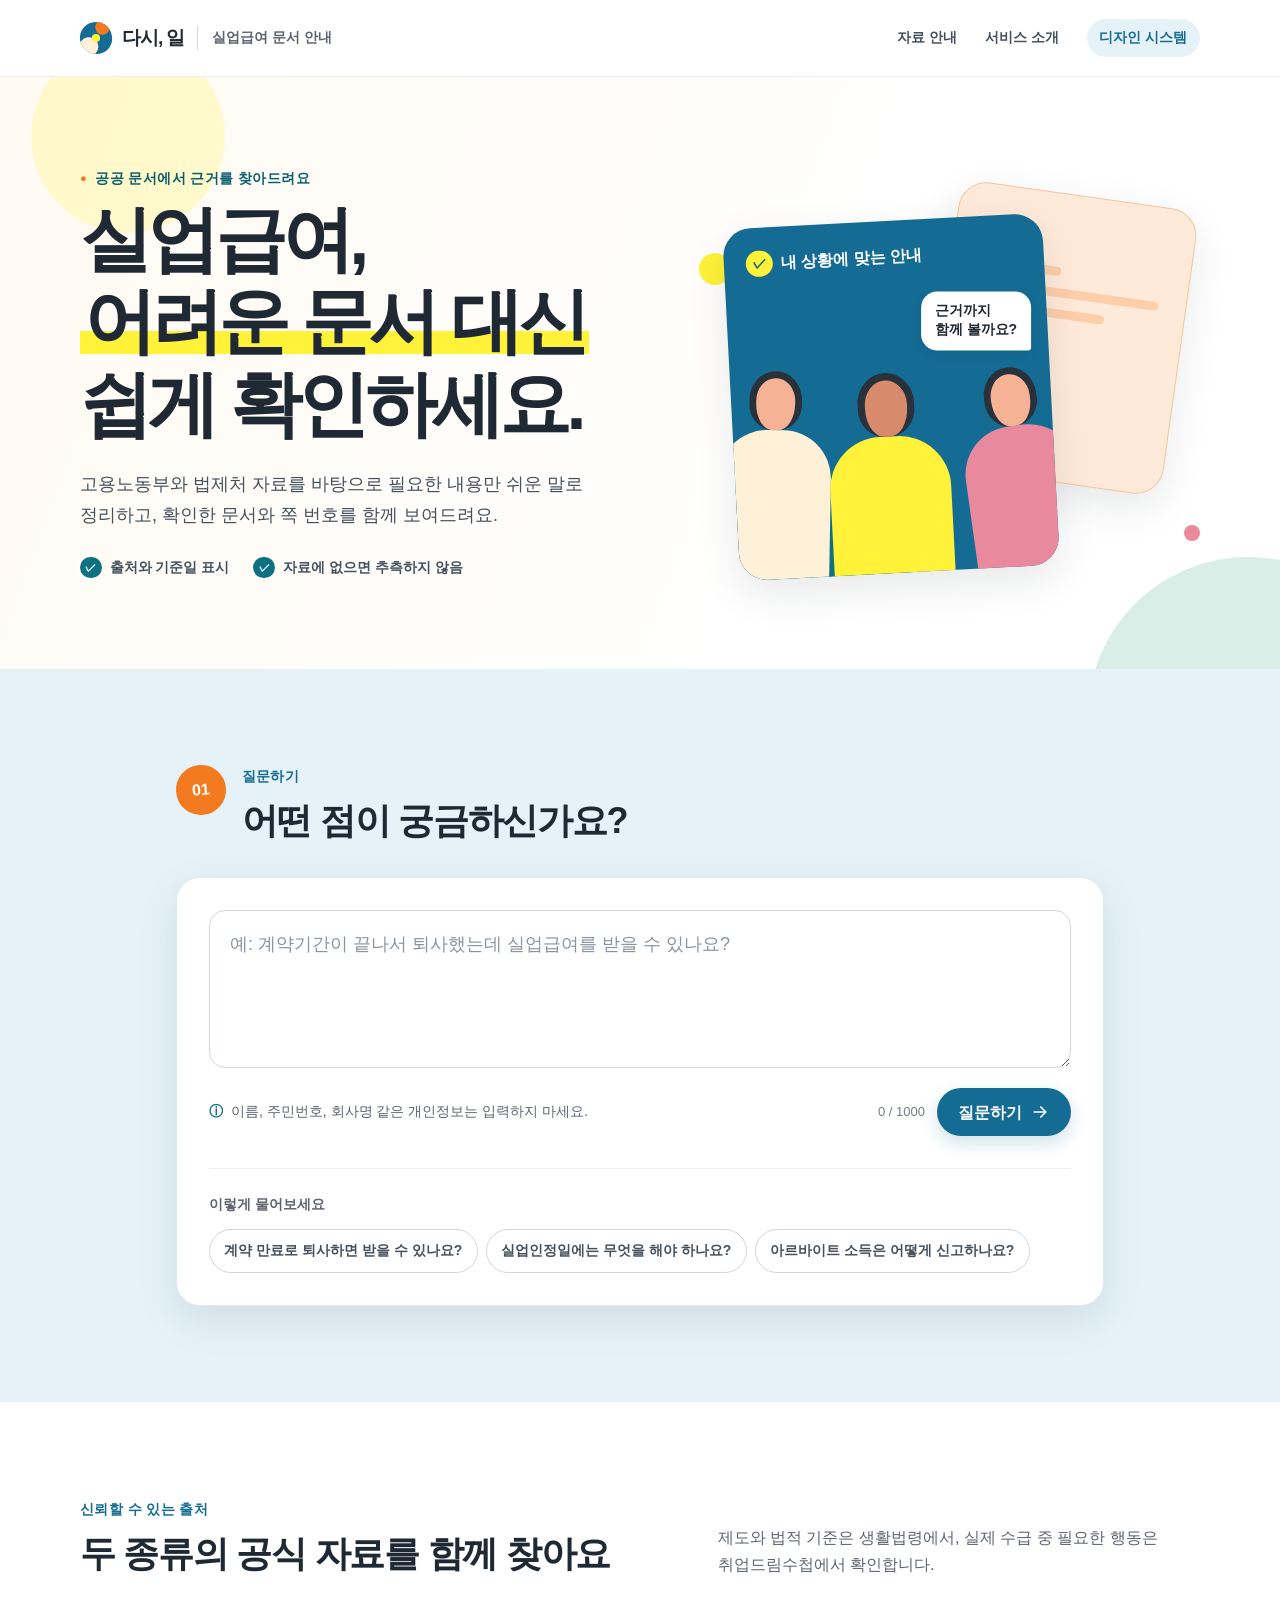
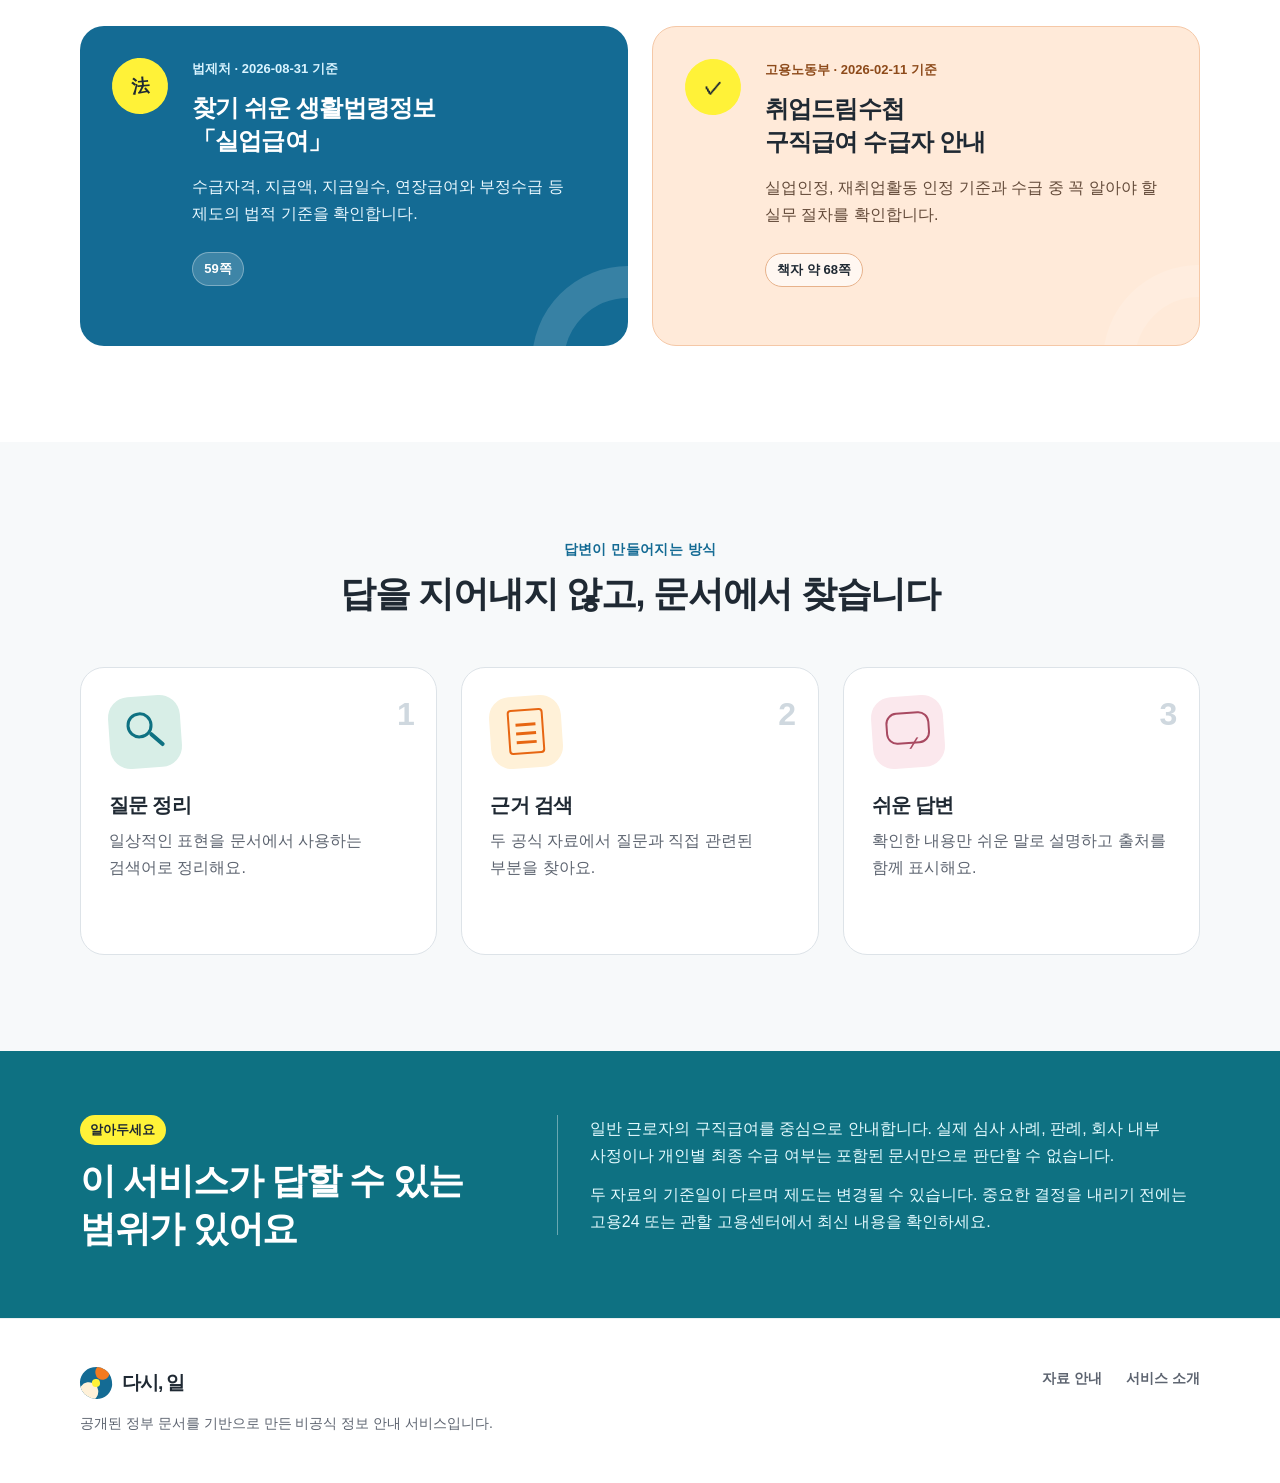
==== static/index.html @ 1f080da9 "feat: 실업급여 웹 UI와 디자인 시스템 추가" ====
<!doctype html>
<html lang="ko">
<head>
  <meta charset="utf-8">
  <meta name="viewport" content="width=device-width, initial-scale=1">
  <meta name="description" content="고용노동부와 법제처 문서에서 실업급여 정보를 찾아 쉬운 말과 근거로 안내합니다.">
  <title>다시, 일 — 실업급여 문서 안내</title>
  <link rel="stylesheet" href="/static/css/tokens.css">
  <link rel="stylesheet" href="/static/css/components.css">
  <link rel="stylesheet" href="/static/css/app.css">
  <script src="/static/js/app.js" defer></script>
</head>
<body data-api-url="https://glejbvabumaf7sp46v5p4q5ieq0xzyqu.lambda-url.ap-northeast-2.on.aws/ask">
  <a class="skip-link" href="#main">본문으로 바로가기</a>

  <header class="site-header">
    <div class="container header-inner">
      <a class="brand" href="/" aria-label="다시, 일 홈">
        <span class="brand-mark" aria-hidden="true"><span></span></span>
        <span class="brand-name">다시, 일</span>
        <span class="brand-label">실업급여 문서 안내</span>
      </a>
      <nav class="site-nav" aria-label="주요 메뉴">
        <a href="#sources">자료 안내</a>
        <a href="#about">서비스 소개</a>
        <a class="nav-system" href="/static/design-system.html">디자인 시스템</a>
      </nav>
    </div>
  </header>

  <main id="main">
    <section class="hero" aria-labelledby="hero-title">
      <div class="container hero-grid">
        <div class="hero-copy">
          <p class="eyebrow"><span aria-hidden="true">●</span> 공공 문서에서 근거를 찾아드려요</p>
          <h1 id="hero-title">실업급여,<br><mark>어려운 문서 대신</mark> 쉽게 확인하세요.</h1>
          <p class="hero-description">
            고용노동부와 법제처 자료를 바탕으로 필요한 내용만 쉬운 말로 정리하고,
            확인한 문서와 쪽 번호를 함께 보여드려요.
          </p>
          <ul class="hero-points" aria-label="서비스 특징">
            <li><span class="point-icon" aria-hidden="true">✓</span> 출처와 기준일 표시</li>
            <li><span class="point-icon" aria-hidden="true">✓</span> 자료에 없으면 추측하지 않음</li>
          </ul>
        </div>

        <div class="hero-visual" aria-hidden="true">
          <div class="sun-dot sun-dot-one"></div>
          <div class="sun-dot sun-dot-two"></div>
          <div class="guide-card guide-card-back">
            <span class="guide-card-kicker">CHECK</span>
            <span class="guide-card-line short"></span>
            <span class="guide-card-line"></span>
            <span class="guide-card-line medium"></span>
          </div>
          <div class="guide-card guide-card-front">
            <div class="guide-card-head">
              <span class="guide-check">✓</span>
              <strong>내 상황에 맞는 안내</strong>
            </div>
            <div class="person-scene">
              <div class="person person-one"><i></i><b></b></div>
              <div class="person person-two"><i></i><b></b></div>
              <div class="person person-three"><i></i><b></b></div>
            </div>
            <div class="speech-bubble">근거까지<br>함께 볼까요?</div>
          </div>
        </div>
      </div>
    </section>

    <section class="ask-section" aria-labelledby="ask-title">
      <div class="container ask-layout">
        <div class="ask-heading">
          <span class="section-number" aria-hidden="true">01</span>
          <div>
            <p class="section-kicker">질문하기</p>
            <h2 id="ask-title">어떤 점이 궁금하신가요?</h2>
          </div>
        </div>

        <div class="question-card">
          <form id="ask-form" novalidate>
            <label class="sr-only" for="question">실업급여 질문</label>
            <textarea
              id="question"
              name="question"
              rows="4"
              maxlength="1000"
              placeholder="예: 계약기간이 끝나서 퇴사했는데 실업급여를 받을 수 있나요?"
              required
              aria-describedby="question-help question-error"
            ></textarea>
            <div class="composer-footer">
              <p id="question-help" class="privacy-note">
                <span aria-hidden="true">ⓘ</span> 이름, 주민번호, 회사명 같은 개인정보는 입력하지 마세요.
              </p>
              <div class="composer-actions">
                <span id="char-count" class="char-count" aria-live="polite">0 / 1000</span>
                <button class="button button-primary" type="submit">
                  <span>질문하기</span>
                  <svg aria-hidden="true" viewBox="0 0 24 24"><path d="M5 12h14M13 6l6 6-6 6"/></svg>
                </button>
              </div>
            </div>
            <p id="question-error" class="field-error" role="alert"></p>
          </form>

          <div class="examples" aria-labelledby="example-title">
            <p id="example-title">이렇게 물어보세요</p>
            <div class="chip-row">
              <button class="chip example-chip" type="button">계약 만료로 퇴사하면 받을 수 있나요?</button>
              <button class="chip example-chip" type="button">실업인정일에는 무엇을 해야 하나요?</button>
              <button class="chip example-chip" type="button">아르바이트 소득은 어떻게 신고하나요?</button>
            </div>
          </div>
        </div>

        <div id="loading" class="response-state loading-card" hidden aria-live="polite" aria-busy="true">
          <div class="loading-symbol" aria-hidden="true"><span></span><span></span><span></span></div>
          <div>
            <strong id="loading-title">관련 문서를 찾고 있어요</strong>
            <p id="loading-message">질문을 문서에 쓰인 표현으로 정리하고 있습니다.</p>
          </div>
        </div>

        <section id="answer-section" class="answer-section" hidden aria-labelledby="answer-title" tabindex="-1">
          <div class="answer-card">
            <div class="answer-head">
              <div>
                <span id="answer-status" class="status-badge status-confirmed">
                  <span aria-hidden="true">✓</span> 자료에서 확인했어요
                </span>
                <h2 id="answer-title">답변</h2>
              </div>
              <button id="copy-answer" class="icon-button" type="button" aria-label="답변 복사">
                <svg aria-hidden="true" viewBox="0 0 24 24"><rect x="8" y="8" width="11" height="11" rx="2"/><path d="M16 8V6a2 2 0 0 0-2-2H6a2 2 0 0 0-2 2v8a2 2 0 0 0 2 2h2"/></svg>
              </button>
            </div>
            <div id="answer-content" class="answer-content"></div>
            <div id="answer-meta" class="answer-meta"></div>
          </div>

          <div id="citations-section" class="citations-block">
            <div class="subsection-heading">
              <div>
                <p class="section-kicker">확인한 자료</p>
                <h3>답변의 근거를 직접 확인해 보세요</h3>
              </div>
              <span id="citation-count" class="count-badge"></span>
            </div>
            <div id="citation-list" class="citation-list"></div>
          </div>

          <div class="decision-note">
            <span class="decision-note-icon" aria-hidden="true">!</span>
            <p><strong>최종 수급 여부는 고용센터가 개인 상황과 제출 서류를 확인해 판단합니다.</strong><br>이 답변은 공식 문서를 쉽게 찾아보기 위한 참고 정보예요.</p>
          </div>
        </section>

        <div id="error-state" class="response-state error-card" hidden role="alert">
          <span class="error-symbol" aria-hidden="true">!</span>
          <div>
            <strong>답변을 불러오지 못했어요</strong>
            <p>잠시 후 다시 시도해 주세요. 같은 문제가 계속되면 질문을 조금 짧게 바꿔보세요.</p>
          </div>
          <button id="retry-button" class="button button-secondary" type="button">다시 시도</button>
        </div>
      </div>
    </section>

    <section id="sources" class="sources-section" aria-labelledby="sources-title">
      <div class="container">
        <div class="section-heading split-heading">
          <div>
            <p class="section-kicker">신뢰할 수 있는 출처</p>
            <h2 id="sources-title">두 종류의 공식 자료를 함께 찾아요</h2>
          </div>
          <p>제도와 법적 기준은 생활법령에서, 실제 수급 중 필요한 행동은 취업드림수첩에서 확인합니다.</p>
        </div>
        <div class="source-grid">
          <article class="source-card source-blue">
            <div class="source-icon" aria-hidden="true">法</div>
            <div>
              <span class="source-label">법제처 · 2026-08-31 기준</span>
              <h3>찾기 쉬운 생활법령정보<br>「실업급여」</h3>
              <p>수급자격, 지급액, 지급일수, 연장급여와 부정수급 등 제도의 법적 기준을 확인합니다.</p>
              <span class="page-count">59쪽</span>
            </div>
          </article>
          <article class="source-card source-orange">
            <div class="source-icon" aria-hidden="true">✓</div>
            <div>
              <span class="source-label">고용노동부 · 2026-02-11 기준</span>
              <h3>취업드림수첩<br>구직급여 수급자 안내</h3>
              <p>실업인정, 재취업활동 인정 기준과 수급 중 꼭 알아야 할 실무 절차를 확인합니다.</p>
              <span class="page-count">책자 약 68쪽</span>
            </div>
          </article>
        </div>
      </div>
    </section>

    <section id="about" class="how-section" aria-labelledby="how-title">
      <div class="container">
        <div class="section-heading centered-heading">
          <p class="section-kicker">답변이 만들어지는 방식</p>
          <h2 id="how-title">답을 지어내지 않고, 문서에서 찾습니다</h2>
        </div>
        <ol class="step-grid">
          <li>
            <span class="step-number">1</span>
            <div class="step-icon step-search" aria-hidden="true"></div>
            <h3>질문 정리</h3>
            <p>일상적인 표현을 문서에서 사용하는 검색어로 정리해요.</p>
          </li>
          <li>
            <span class="step-number">2</span>
            <div class="step-icon step-document" aria-hidden="true"></div>
            <h3>근거 검색</h3>
            <p>두 공식 자료에서 질문과 직접 관련된 부분을 찾아요.</p>
          </li>
          <li>
            <span class="step-number">3</span>
            <div class="step-icon step-answer" aria-hidden="true"></div>
            <h3>쉬운 답변</h3>
            <p>확인한 내용만 쉬운 말로 설명하고 출처를 함께 표시해요.</p>
          </li>
        </ol>
      </div>
    </section>

    <section class="scope-section">
      <div class="container scope-card">
        <div class="scope-title">
          <span aria-hidden="true">알아두세요</span>
          <h2>이 서비스가 답할 수 있는 범위가 있어요</h2>
        </div>
        <div class="scope-content">
          <p>일반 근로자의 구직급여를 중심으로 안내합니다. 실제 심사 사례, 판례, 회사 내부 사정이나 개인별 최종 수급 여부는 포함된 문서만으로 판단할 수 없습니다.</p>
          <p>두 자료의 기준일이 다르며 제도는 변경될 수 있습니다. 중요한 결정을 내리기 전에는 고용24 또는 관할 고용센터에서 최신 내용을 확인하세요.</p>
        </div>
      </div>
    </section>
  </main>

  <footer class="site-footer">
    <div class="container footer-inner">
      <div>
        <a class="brand footer-brand" href="/">
          <span class="brand-mark" aria-hidden="true"><span></span></span>
          <span class="brand-name">다시, 일</span>
        </a>
        <p>공개된 정부 문서를 기반으로 만든 비공식 정보 안내 서비스입니다.</p>
      </div>
      <div class="footer-links">
        <a href="#sources">자료 안내</a>
        <a href="#about">서비스 소개</a>
      </div>
    </div>
  </footer>

  <div id="toast" class="toast" hidden role="status" aria-live="polite"></div>
</body>
</html>
---- static/css/tokens.css ----
:root {
  color-scheme: light;

  /* Brand */
  --blue-900: #0b4d6d;
  --blue-800: #105c80;
  --blue-700: #146b94;
  --blue-600: #197eae;
  --blue-100: #e5f3f9;
  --teal-800: #0a5f6d;
  --teal-700: #0e7182;
  --teal-100: #dff2f1;
  --orange-600: #e76612;
  --orange-500: #f47a1f;
  --orange-100: #ffead9;
  --cream-100: #fff1d8;
  --cream-50: #fffaf2;
  --mint-200: #c6e6dc;
  --mint-100: #d8eee7;
  --pink-500: #e8899e;
  --pink-100: #fbe8ed;
  --yellow-400: #fff238;
  --red-700: #a93a3a;
  --red-100: #fde8e8;

  /* Neutral */
  --ink-950: #16212a;
  --ink-900: #1f2933;
  --ink-700: #44515d;
  --ink-600: #5d6470;
  --ink-500: #747d86;
  --line-300: #cfd8df;
  --line-200: #dde3e8;
  --line-100: #edf0f2;
  --surface: #ffffff;
  --surface-muted: #f7f9fa;

  /* Semantic */
  --color-primary: var(--blue-700);
  --color-primary-hover: var(--blue-800);
  --color-focus: var(--orange-500);
  --color-text: var(--ink-900);
  --color-text-muted: var(--ink-600);
  --color-border: var(--line-200);
  --color-background: var(--cream-50);

  /* Typography */
  --font-sans: "Pretendard Variable", Pretendard, "Noto Sans KR", -apple-system, BlinkMacSystemFont, "Segoe UI", sans-serif;
  --text-xs: 0.8125rem;
  --text-sm: 0.875rem;
  --text-md: 1rem;
  --text-lg: 1.125rem;
  --text-xl: 1.25rem;
  --text-2xl: 1.5rem;
  --text-3xl: clamp(1.75rem, 3vw, 2.25rem);
  --text-display: clamp(2.35rem, 5.8vw, 4.5rem);

  /* Spacing */
  --space-1: 0.25rem;
  --space-2: 0.5rem;
  --space-3: 0.75rem;
  --space-4: 1rem;
  --space-5: 1.5rem;
  --space-6: 2rem;
  --space-7: 3rem;
  --space-8: 4rem;
  --space-9: 6rem;

  /* Shape */
  --radius-sm: 0.5rem;
  --radius-md: 1rem;
  --radius-lg: 1.5rem;
  --radius-xl: 2rem;
  --radius-pill: 999px;
  --shadow-sm: 0 1px 2px rgb(22 33 42 / 6%), 0 4px 12px rgb(22 33 42 / 5%);
  --shadow-md: 0 14px 40px rgb(22 33 42 / 10%);
  --container: 70rem;
  --reading: 45rem;
}

*,
*::before,
*::after {
  box-sizing: border-box;
}

html {
  scroll-behavior: smooth;
}

body {
  margin: 0;
  color: var(--color-text);
  background: var(--surface);
  font-family: var(--font-sans);
  font-size: var(--text-md);
  line-height: 1.7;
  word-break: keep-all;
  overflow-wrap: break-word;
  -webkit-font-smoothing: antialiased;
}

button,
textarea,
input,
select {
  font: inherit;
}

button,
a {
  -webkit-tap-highlight-color: transparent;
}

a {
  color: inherit;
}

img,
svg {
  display: block;
  max-width: 100%;
}

h1,
h2,
h3,
h4,
p {
  margin-top: 0;
}

h1,
h2,
h3,
h4 {
  line-height: 1.35;
  letter-spacing: -0.035em;
}

mark {
  color: inherit;
  background: linear-gradient(transparent 62%, var(--yellow-400) 62% 91%, transparent 91%);
  padding-inline: 0.05em;
}

.container {
  width: min(calc(100% - 2rem), var(--container));
  margin-inline: auto;
}

.sr-only {
  position: absolute;
  width: 1px;
  height: 1px;
  padding: 0;
  margin: -1px;
  overflow: hidden;
  clip: rect(0, 0, 0, 0);
  white-space: nowrap;
  border: 0;
}

[hidden] {
  display: none !important;
}

:focus-visible {
  outline: 3px solid var(--color-focus);
  outline-offset: 3px;
}

::selection {
  color: var(--ink-950);
  background: var(--yellow-400);
}

@media (prefers-reduced-motion: reduce) {
  html { scroll-behavior: auto; }
  *, *::before, *::after {
    animation-duration: 0.01ms !important;
    animation-iteration-count: 1 !important;
    transition-duration: 0.01ms !important;
  }
}
---- static/css/components.css ----
.skip-link {
  position: fixed;
  z-index: 1000;
  top: var(--space-3);
  left: var(--space-3);
  transform: translateY(-200%);
  padding: 0.7rem 1rem;
  color: white;
  background: var(--blue-900);
  border-radius: var(--radius-sm);
  font-weight: 700;
}

.skip-link:focus {
  transform: translateY(0);
}

.brand {
  display: inline-flex;
  align-items: center;
  gap: 0.65rem;
  color: var(--ink-900);
  text-decoration: none;
}

.brand-mark {
  position: relative;
  display: grid;
  width: 2rem;
  height: 2rem;
  place-items: center;
  overflow: hidden;
  background: var(--blue-700);
  border-radius: 50% 50% 48% 52%;
  transform: rotate(-9deg);
}

.brand-mark::before,
.brand-mark::after,
.brand-mark span {
  position: absolute;
  content: "";
  border-radius: 50%;
}

.brand-mark::before {
  width: 1.2rem;
  height: 1.2rem;
  left: -0.15rem;
  bottom: -0.05rem;
  background: var(--cream-100);
}

.brand-mark::after {
  width: 0.9rem;
  height: 0.9rem;
  right: 0.05rem;
  top: -0.05rem;
  background: var(--orange-500);
}

.brand-mark span {
  z-index: 1;
  width: 0.48rem;
  height: 0.48rem;
  background: var(--yellow-400);
}

.brand-name {
  font-size: 1.2rem;
  font-weight: 800;
  letter-spacing: -0.06em;
}

.brand-label {
  margin-left: 0.15rem;
  padding-left: 0.9rem;
  color: var(--ink-600);
  border-left: 1px solid var(--line-300);
  font-size: var(--text-sm);
  font-weight: 600;
}

.button {
  min-height: 3rem;
  display: inline-flex;
  align-items: center;
  justify-content: center;
  gap: var(--space-2);
  padding: 0.75rem 1.25rem;
  border: 1px solid transparent;
  border-radius: var(--radius-pill);
  cursor: pointer;
  font-weight: 750;
  line-height: 1.2;
  transition: transform 160ms ease, background-color 160ms ease, border-color 160ms ease;
}

.button:hover:not(:disabled) {
  transform: translateY(-1px);
}

.button:disabled {
  cursor: not-allowed;
  opacity: 0.55;
}

.button-primary {
  color: white;
  background: var(--color-primary);
  box-shadow: 0 7px 18px rgb(20 107 148 / 20%);
}

.button-primary:hover:not(:disabled) {
  background: var(--color-primary-hover);
}

.button-primary svg {
  width: 1.25rem;
  fill: none;
  stroke: currentColor;
  stroke-linecap: round;
  stroke-linejoin: round;
  stroke-width: 2;
}

.button-secondary {
  color: var(--blue-800);
  background: white;
  border-color: var(--blue-700);
}

.button-secondary:hover:not(:disabled) {
  background: var(--blue-100);
}

.button-ghost {
  color: var(--blue-700);
  background: transparent;
}

.button-ghost:hover:not(:disabled) {
  background: var(--blue-100);
}

.chip-row {
  display: flex;
  flex-wrap: wrap;
  gap: var(--space-2);
}

.chip {
  min-height: 2.75rem;
  padding: 0.55rem 0.9rem;
  color: var(--ink-700);
  background: var(--surface);
  border: 1px solid var(--line-300);
  border-radius: var(--radius-pill);
  cursor: pointer;
  font-size: var(--text-sm);
  font-weight: 600;
  line-height: 1.35;
  text-align: left;
  transition: color 160ms ease, background-color 160ms ease, border-color 160ms ease;
}

.chip:hover {
  color: var(--blue-800);
  background: var(--blue-100);
  border-color: var(--blue-600);
}

.section-kicker,
.eyebrow {
  margin-bottom: var(--space-2);
  color: var(--blue-700);
  font-size: var(--text-sm);
  font-weight: 800;
  letter-spacing: 0.03em;
}

.eyebrow {
  display: flex;
  align-items: center;
  gap: var(--space-2);
  color: var(--teal-800);
}

.eyebrow span {
  color: var(--orange-500);
  font-size: 0.7rem;
}

.status-badge {
  width: fit-content;
  display: inline-flex;
  align-items: center;
  gap: 0.45rem;
  padding: 0.38rem 0.72rem;
  border-radius: var(--radius-pill);
  font-size: var(--text-sm);
  font-weight: 750;
  line-height: 1.35;
}

.status-badge > span {
  display: grid;
  width: 1.2rem;
  height: 1.2rem;
  place-items: center;
  border-radius: 50%;
  font-size: 0.72rem;
}

.status-confirmed {
  color: var(--teal-800);
  background: var(--mint-100);
}

.status-confirmed > span {
  color: white;
  background: var(--teal-700);
}

.status-partial {
  color: #874454;
  background: var(--pink-100);
}

.status-partial > span {
  color: white;
  background: #a84961;
}

.status-unknown {
  color: #704412;
  background: var(--cream-100);
}

.status-unknown > span {
  color: var(--ink-900);
  background: var(--yellow-400);
}

.icon-button {
  width: 2.75rem;
  height: 2.75rem;
  display: grid;
  flex: none;
  place-items: center;
  color: var(--ink-600);
  background: var(--surface-muted);
  border: 1px solid var(--line-200);
  border-radius: 50%;
  cursor: pointer;
}

.icon-button:hover {
  color: var(--blue-700);
  background: var(--blue-100);
}

.icon-button svg {
  width: 1.25rem;
  fill: none;
  stroke: currentColor;
  stroke-width: 1.8;
}

textarea {
  width: 100%;
  color: var(--ink-900);
  background: white;
  border: 1.5px solid var(--line-300);
  border-radius: var(--radius-md);
  resize: vertical;
  transition: border-color 160ms ease, box-shadow 160ms ease;
}

textarea::placeholder {
  color: #8a949d;
}

textarea:hover {
  border-color: var(--blue-600);
}

textarea:focus {
  border-color: var(--blue-700);
  outline: 0;
  box-shadow: 0 0 0 4px rgb(20 107 148 / 12%);
}

.privacy-note {
  display: flex;
  gap: var(--space-2);
  margin: 0;
  color: var(--ink-600);
  font-size: var(--text-sm);
}

.privacy-note span {
  flex: none;
  color: var(--blue-700);
  font-weight: 800;
}

.field-error {
  min-height: 1.5rem;
  margin: var(--space-2) 0 0;
  color: var(--red-700);
  font-size: var(--text-sm);
  font-weight: 650;
}

.decision-note {
  display: flex;
  align-items: flex-start;
  gap: var(--space-3);
  padding: 1.15rem 1.25rem;
  color: #67471b;
  background: var(--cream-100);
  border: 1px solid #f0c884;
  border-radius: var(--radius-md);
}

.decision-note p {
  margin: 0;
  font-size: var(--text-sm);
  line-height: 1.65;
}

.decision-note-icon {
  width: 1.55rem;
  height: 1.55rem;
  display: grid;
  flex: none;
  place-items: center;
  color: var(--ink-900);
  background: var(--yellow-400);
  border-radius: 50%;
  font-size: var(--text-sm);
  font-weight: 900;
}

.citation-card {
  position: relative;
  display: grid;
  grid-template-columns: auto 1fr;
  gap: var(--space-4);
  padding: 1.25rem;
  background: var(--surface);
  border: 1px solid var(--line-200);
  border-radius: var(--radius-md);
  box-shadow: var(--shadow-sm);
}

.citation-number {
  align-self: start;
  padding: 0.32rem 0.62rem;
  color: white;
  background: var(--blue-700);
  border-radius: var(--radius-pill);
  font-size: var(--text-xs);
  font-weight: 800;
  white-space: nowrap;
}

.citation-body {
  min-width: 0;
}

.citation-publisher {
  display: block;
  margin-bottom: 0.2rem;
  color: var(--blue-700);
  font-size: var(--text-xs);
  font-weight: 750;
}

.citation-body h4 {
  margin: 0 0 0.25rem;
  font-size: var(--text-md);
}

.citation-body p {
  margin: 0;
  color: var(--ink-600);
  font-size: var(--text-sm);
  line-height: 1.55;
}

.citation-page {
  display: inline-block;
  margin-top: var(--space-2);
  color: var(--ink-700);
  font-size: var(--text-xs);
  font-weight: 700;
}
---- static/css/app.css ----
.site-header {
  position: relative;
  z-index: 20;
  background: rgb(255 255 255 / 94%);
  border-bottom: 1px solid var(--line-100);
  backdrop-filter: blur(12px);
}

.header-inner {
  min-height: 4.75rem;
  display: flex;
  align-items: center;
  justify-content: space-between;
  gap: var(--space-5);
}

.site-nav {
  display: flex;
  align-items: center;
  gap: 1.75rem;
}

.site-nav a {
  color: var(--ink-700);
  text-decoration: none;
  font-size: var(--text-sm);
  font-weight: 650;
}

.site-nav a:hover {
  color: var(--blue-700);
}

.site-nav .nav-system {
  padding: 0.45rem 0.8rem;
  color: var(--blue-700);
  background: var(--blue-100);
  border-radius: var(--radius-pill);
}

.hero {
  position: relative;
  overflow: hidden;
  background:
    radial-gradient(circle at 10% 10%, rgb(255 242 56 / 22%) 0 6rem, transparent 6.1rem),
    linear-gradient(110deg, var(--cream-50) 0%, white 64%);
}

.hero::after {
  position: absolute;
  width: 20rem;
  height: 20rem;
  right: -8rem;
  bottom: -13rem;
  content: "";
  background: var(--mint-100);
  border-radius: 50%;
}

.hero-grid {
  min-height: 37rem;
  display: grid;
  grid-template-columns: minmax(0, 1.1fr) minmax(22rem, 0.9fr);
  align-items: center;
  gap: clamp(2rem, 6vw, 6rem);
  padding-block: var(--space-8);
}

.hero-copy {
  position: relative;
  z-index: 2;
}

.hero h1,
.system-hero h1 {
  max-width: 13ch;
  margin-bottom: var(--space-5);
  font-size: var(--text-display);
  font-weight: 800;
  letter-spacing: -0.065em;
  line-height: 1.14;
}

.hero-description {
  max-width: 34rem;
  margin-bottom: var(--space-5);
  color: var(--ink-700);
  font-size: var(--text-lg);
  line-height: 1.75;
}

.hero-points {
  display: flex;
  flex-wrap: wrap;
  gap: var(--space-4) var(--space-5);
  margin: 0;
  padding: 0;
  list-style: none;
}

.hero-points li {
  display: flex;
  align-items: center;
  gap: var(--space-2);
  color: var(--ink-700);
  font-size: var(--text-sm);
  font-weight: 650;
}

.point-icon {
  width: 1.35rem;
  height: 1.35rem;
  display: grid;
  place-items: center;
  color: white;
  background: var(--teal-700);
  border-radius: 50%;
  font-size: 0.7rem;
}

.hero-visual {
  position: relative;
  z-index: 2;
  min-height: 25rem;
}

.guide-card {
  position: absolute;
  border-radius: 1.75rem;
  box-shadow: var(--shadow-md);
}

.guide-card-back {
  width: 15rem;
  height: 18rem;
  top: 1.3rem;
  right: 1.2rem;
  padding: 1.7rem;
  background: var(--orange-100);
  border: 1px solid #f6c49e;
  transform: rotate(8deg);
}

.guide-card-kicker {
  display: block;
  margin-bottom: var(--space-5);
  color: var(--orange-600);
  font-size: var(--text-xs);
  font-weight: 850;
  letter-spacing: 0.12em;
}

.guide-card-line {
  width: 100%;
  height: 0.55rem;
  display: block;
  margin-bottom: var(--space-3);
  background: rgb(244 122 31 / 25%);
  border-radius: var(--radius-pill);
}

.guide-card-line.short { width: 45%; }
.guide-card-line.medium { width: 72%; }

.guide-card-front {
  width: 20rem;
  height: 22rem;
  left: 0;
  bottom: 0;
  overflow: hidden;
  color: white;
  background: var(--blue-700);
  transform: rotate(-3deg);
}

.guide-card-front::before {
  position: absolute;
  width: 14rem;
  height: 14rem;
  left: -3rem;
  bottom: -7rem;
  content: "";
  background: var(--teal-700);
  border-radius: 50%;
}

.guide-card-head {
  position: relative;
  z-index: 2;
  display: flex;
  align-items: center;
  gap: var(--space-2);
  padding: 1.4rem;
}

.guide-check {
  width: 1.65rem;
  height: 1.65rem;
  display: grid;
  place-items: center;
  color: var(--blue-800);
  background: var(--yellow-400);
  border-radius: 50%;
  font-size: var(--text-sm);
  font-weight: 900;
}

.person-scene {
  position: absolute;
  inset: 4.7rem 0 0;
}

.person {
  position: absolute;
  bottom: 0;
  width: 7rem;
  height: 13rem;
}

.person i {
  position: absolute;
  z-index: 2;
  width: 3.3rem;
  height: 3.7rem;
  left: 1.8rem;
  top: 0;
  background: #f5b294;
  border: 0.45rem solid #29313a;
  border-bottom: 0;
  border-radius: 50% 50% 45% 45%;
}

.person b {
  position: absolute;
  width: 7rem;
  height: 10.5rem;
  left: 0;
  bottom: -1.2rem;
  background: var(--cream-100);
  border-radius: 3rem 3rem 0 0;
}

.person-one { left: -1rem; transform: rotate(4deg); }
.person-two { left: 6.2rem; bottom: -1rem; transform: scale(1.08); }
.person-three { right: -1.4rem; bottom: -0.5rem; transform: rotate(-5deg); }
.person-two b { background: var(--yellow-400); }
.person-three b { background: var(--pink-500); }
.person-two i { background: #d88a6c; }

.speech-bubble {
  position: absolute;
  z-index: 5;
  top: 4.7rem;
  right: 1rem;
  padding: 0.65rem 0.85rem;
  color: var(--ink-900);
  background: white;
  border-radius: 1rem 1rem 0.2rem 1rem;
  box-shadow: var(--shadow-sm);
  font-size: var(--text-sm);
  font-weight: 800;
  line-height: 1.35;
  transform: rotate(3deg);
}

.sun-dot {
  position: absolute;
  border-radius: 50%;
}

.sun-dot-one {
  width: 2rem;
  height: 2rem;
  left: -2rem;
  top: 5rem;
  background: var(--yellow-400);
}

.sun-dot-two {
  width: 1rem;
  height: 1rem;
  right: 0;
  bottom: 2rem;
  background: var(--pink-500);
}

.ask-section {
  padding-block: var(--space-9);
  background: var(--blue-100);
}

.ask-layout {
  max-width: 58rem;
}

.ask-heading {
  display: flex;
  align-items: flex-start;
  gap: var(--space-4);
  margin-bottom: var(--space-6);
}

.ask-heading h2,
.section-heading h2 {
  margin: 0;
  font-size: var(--text-3xl);
}

.section-number {
  display: grid;
  width: 3.1rem;
  height: 3.1rem;
  flex: none;
  place-items: center;
  color: white;
  background: var(--orange-500);
  border-radius: 50%;
  font-weight: 850;
  transform: rotate(-5deg);
}

.question-card {
  padding: clamp(1.25rem, 4vw, 2rem);
  background: white;
  border: 1px solid rgb(20 107 148 / 12%);
  border-radius: var(--radius-lg);
  box-shadow: var(--shadow-md);
}

.question-card textarea {
  min-height: 9rem;
  padding: 1.15rem 1.25rem;
  font-size: var(--text-lg);
  line-height: 1.65;
}

.composer-footer {
  display: flex;
  align-items: center;
  justify-content: space-between;
  gap: var(--space-4);
  margin-top: var(--space-3);
}

.composer-actions {
  display: flex;
  align-items: center;
  gap: var(--space-3);
}

.char-count {
  color: var(--ink-500);
  font-size: var(--text-xs);
  font-variant-numeric: tabular-nums;
  white-space: nowrap;
}

.examples {
  padding-top: var(--space-5);
  border-top: 1px solid var(--line-100);
}

.examples > p {
  margin-bottom: var(--space-3);
  color: var(--ink-600);
  font-size: var(--text-sm);
  font-weight: 700;
}

.response-state {
  display: flex;
  align-items: center;
  gap: var(--space-4);
  margin-top: var(--space-5);
  padding: 1.4rem 1.5rem;
  background: white;
  border-radius: var(--radius-md);
}

.response-state strong {
  display: block;
  margin-bottom: 0.12rem;
}

.response-state p {
  margin: 0;
  color: var(--ink-600);
  font-size: var(--text-sm);
}

.loading-card {
  border: 1px solid var(--mint-200);
}

.loading-symbol {
  width: 3rem;
  height: 3rem;
  display: flex;
  flex: none;
  align-items: center;
  justify-content: center;
  gap: 0.22rem;
  background: var(--mint-100);
  border-radius: 50%;
}

.loading-symbol span {
  width: 0.35rem;
  height: 0.35rem;
  background: var(--teal-700);
  border-radius: 50%;
  animation: bounce 1s infinite ease-in-out;
}

.loading-symbol span:nth-child(2) { animation-delay: 120ms; }
.loading-symbol span:nth-child(3) { animation-delay: 240ms; }

@keyframes bounce {
  0%, 70%, 100% { transform: translateY(0); }
  35% { transform: translateY(-0.4rem); }
}

.error-card {
  flex-wrap: wrap;
  border: 1px solid #f0bbbb;
}

.error-card > div {
  flex: 1;
}

.error-symbol {
  width: 3rem;
  height: 3rem;
  display: grid;
  flex: none;
  place-items: center;
  color: var(--red-700);
  background: var(--red-100);
  border-radius: 50%;
  font-weight: 900;
}

.answer-section {
  margin-top: var(--space-7);
}

.answer-card {
  position: relative;
  padding: clamp(1.4rem, 4vw, 2.4rem);
  background: white;
  border: 1px solid rgb(20 107 148 / 16%);
  border-radius: var(--radius-lg);
  box-shadow: var(--shadow-md);
}

.answer-card::before {
  position: absolute;
  width: 0.42rem;
  inset: 1.7rem auto 1.7rem 0;
  content: "";
  background: var(--teal-700);
  border-radius: 0 var(--radius-pill) var(--radius-pill) 0;
}

.answer-card.is-refusal::before {
  background: var(--orange-500);
}

.answer-head {
  display: flex;
  align-items: flex-start;
  justify-content: space-between;
  gap: var(--space-4);
  margin-bottom: var(--space-5);
}

.answer-head h2 {
  margin: var(--space-2) 0 0;
  font-size: var(--text-2xl);
}

.answer-content {
  max-width: var(--reading);
  font-size: var(--text-lg);
  line-height: 1.8;
}

.answer-content p:last-child {
  margin-bottom: 0;
}

.answer-content p:first-child {
  color: var(--ink-950);
  font-size: 1.22rem;
  font-weight: 700;
}

.answer-meta {
  margin-top: var(--space-5);
  padding-top: var(--space-4);
  color: var(--ink-500);
  border-top: 1px solid var(--line-100);
  font-size: var(--text-xs);
}

.citations-block {
  margin-top: var(--space-7);
}

.subsection-heading {
  display: flex;
  align-items: flex-end;
  justify-content: space-between;
  gap: var(--space-4);
  margin-bottom: var(--space-4);
}

.subsection-heading h3 {
  margin: 0;
  font-size: var(--text-xl);
}

.count-badge {
  display: inline-flex;
  padding: 0.3rem 0.62rem;
  color: var(--blue-800);
  background: white;
  border: 1px solid var(--line-200);
  border-radius: var(--radius-pill);
  font-size: var(--text-xs);
  font-weight: 800;
}

.citation-list {
  display: grid;
  gap: var(--space-3);
}

.answer-section > .decision-note {
  margin-top: var(--space-5);
}

.sources-section,
.how-section {
  padding-block: var(--space-9);
}

.section-heading {
  margin-bottom: var(--space-7);
}

.split-heading {
  display: grid;
  grid-template-columns: 1.1fr 0.9fr;
  align-items: end;
  gap: var(--space-7);
}

.split-heading > p {
  margin: 0;
  color: var(--ink-600);
  font-size: var(--text-md);
}

.source-grid {
  display: grid;
  grid-template-columns: repeat(2, 1fr);
  gap: var(--space-5);
}

.source-card {
  position: relative;
  min-height: 20rem;
  display: grid;
  grid-template-columns: auto 1fr;
  gap: var(--space-5);
  overflow: hidden;
  padding: clamp(1.5rem, 4vw, 2rem);
  border-radius: var(--radius-lg);
}

.source-card::after {
  position: absolute;
  width: 12rem;
  height: 12rem;
  right: -6rem;
  bottom: -7rem;
  content: "";
  border: 2rem solid rgb(255 255 255 / 15%);
  border-radius: 50%;
}

.source-blue {
  color: white;
  background: var(--blue-700);
}

.source-orange {
  color: var(--ink-900);
  background: var(--orange-100);
  border: 1px solid #f5c8a7;
}

.source-icon {
  width: 3.5rem;
  height: 3.5rem;
  display: grid;
  place-items: center;
  color: var(--ink-900);
  background: var(--yellow-400);
  border-radius: 50%;
  font-size: var(--text-lg);
  font-weight: 850;
  transform: rotate(-5deg);
}

.source-label {
  display: block;
  margin-bottom: var(--space-3);
  font-size: var(--text-xs);
  font-weight: 750;
}

.source-blue .source-label { color: #d9f4ff; }
.source-orange .source-label { color: #8d4a1a; }

.source-card h3 {
  margin-bottom: var(--space-4);
  font-size: var(--text-2xl);
}

.source-card p {
  max-width: 28rem;
  margin-bottom: var(--space-5);
  line-height: 1.7;
}

.source-blue p { color: #e9f8ff; }
.source-orange p { color: #634a39; }

.page-count {
  display: inline-block;
  padding: 0.32rem 0.7rem;
  background: rgb(255 255 255 / 18%);
  border: 1px solid rgb(255 255 255 / 32%);
  border-radius: var(--radius-pill);
  font-size: var(--text-xs);
  font-weight: 750;
}

.source-orange .page-count {
  background: rgb(255 255 255 / 65%);
  border-color: #e7b28b;
}

.how-section {
  background: var(--surface-muted);
}

.centered-heading {
  text-align: center;
}

.step-grid {
  display: grid;
  grid-template-columns: repeat(3, 1fr);
  gap: var(--space-5);
  margin: 0;
  padding: 0;
  counter-reset: none;
  list-style: none;
}

.step-grid li {
  position: relative;
  min-height: 18rem;
  padding: 1.75rem;
  background: white;
  border: 1px solid var(--line-200);
  border-radius: var(--radius-lg);
}

.step-number {
  position: absolute;
  top: 1.2rem;
  right: 1.35rem;
  color: var(--line-300);
  font-size: 2rem;
  font-weight: 850;
}

.step-icon {
  position: relative;
  width: 4.5rem;
  height: 4.5rem;
  margin-bottom: var(--space-5);
  background: var(--mint-100);
  border-radius: 1.3rem;
  transform: rotate(-4deg);
}

.step-icon::before,
.step-icon::after {
  position: absolute;
  content: "";
}

.step-search::before {
  width: 1.6rem;
  height: 1.6rem;
  left: 1.15rem;
  top: 1rem;
  border: 0.24rem solid var(--teal-700);
  border-radius: 50%;
}

.step-search::after {
  width: 1.2rem;
  height: 0.24rem;
  left: 2.35rem;
  top: 2.65rem;
  background: var(--teal-700);
  border-radius: var(--radius-pill);
  transform: rotate(45deg);
}

.step-document { background: var(--cream-100); }
.step-document::before {
  width: 2.2rem;
  height: 2.8rem;
  left: 1.15rem;
  top: 0.8rem;
  border: 0.18rem solid var(--orange-600);
  border-radius: 0.25rem;
}
.step-document::after {
  width: 1.2rem;
  height: 0.18rem;
  left: 1.65rem;
  top: 1.7rem;
  background: var(--orange-600);
  box-shadow: 0 0.55rem 0 var(--orange-600), 0 1.1rem 0 var(--orange-600);
}

.step-answer { background: var(--pink-100); }
.step-answer::before {
  width: 2.7rem;
  height: 2rem;
  left: 0.9rem;
  top: 1rem;
  border: 0.18rem solid #a84961;
  border-radius: 0.7rem;
}
.step-answer::after {
  width: 0.7rem;
  height: 0.7rem;
  left: 2.5rem;
  top: 2.65rem;
  border-left: 0.18rem solid #a84961;
  transform: skew(-35deg);
}

.step-grid h3 {
  margin-bottom: var(--space-2);
  font-size: var(--text-xl);
}

.step-grid p {
  margin: 0;
  color: var(--ink-600);
}

.scope-section {
  padding-block: var(--space-8);
  background: var(--teal-700);
}

.scope-card {
  display: grid;
  grid-template-columns: 0.8fr 1.2fr;
  align-items: start;
  gap: var(--space-7);
  color: white;
}

.scope-title > span {
  display: inline-block;
  margin-bottom: var(--space-3);
  padding: 0.25rem 0.65rem;
  color: var(--ink-900);
  background: var(--yellow-400);
  border-radius: var(--radius-pill);
  font-size: var(--text-xs);
  font-weight: 850;
}

.scope-title h2 {
  margin: 0;
  font-size: var(--text-3xl);
}

.scope-content {
  padding-left: var(--space-6);
  border-left: 1px solid rgb(255 255 255 / 38%);
}

.scope-content p {
  margin-bottom: var(--space-3);
  color: #e5fbff;
}

.scope-content p:last-child { margin-bottom: 0; }

.site-footer {
  padding-block: var(--space-7);
  color: var(--ink-600);
  background: white;
  border-top: 1px solid var(--line-100);
}

.footer-inner {
  display: flex;
  align-items: flex-start;
  justify-content: space-between;
  gap: var(--space-6);
}

.footer-brand { margin-bottom: var(--space-3); }
.footer-inner p { margin: 0; font-size: var(--text-sm); }

.footer-links {
  display: flex;
  flex-wrap: wrap;
  gap: var(--space-5);
}

.footer-links a,
.site-footer > .container > a {
  color: var(--ink-600);
  text-decoration: none;
  font-size: var(--text-sm);
  font-weight: 650;
}

.footer-links a:hover { color: var(--blue-700); }

.toast {
  position: fixed;
  z-index: 100;
  left: 50%;
  bottom: 1.5rem;
  transform: translateX(-50%);
  padding: 0.75rem 1rem;
  color: white;
  background: var(--ink-950);
  border-radius: var(--radius-pill);
  box-shadow: var(--shadow-md);
  font-size: var(--text-sm);
  font-weight: 650;
}

/* Design system */
.system-page { background: var(--surface-muted); }

.system-hero {
  padding-block: var(--space-9);
  background: var(--cream-100);
  border-bottom: 1px solid #efd6ab;
}

.system-hero h1 { margin-bottom: var(--space-5); }
.system-hero > .container > p:last-child {
  max-width: 44rem;
  margin: 0;
  color: var(--ink-700);
  font-size: var(--text-lg);
}

.system-layout {
  display: grid;
  grid-template-columns: 13rem minmax(0, 1fr);
  gap: var(--space-8);
  padding-block: var(--space-8);
}

.system-nav {
  position: sticky;
  top: 2rem;
  align-self: start;
  display: grid;
  gap: 0.25rem;
  padding: 1.25rem;
  background: white;
  border: 1px solid var(--line-200);
  border-radius: var(--radius-md);
}

.system-nav strong {
  margin: 0.7rem 0 0.25rem;
  color: var(--ink-900);
  font-size: var(--text-xs);
  text-transform: uppercase;
}

.system-nav strong:first-child { margin-top: 0; }

.system-nav a {
  padding: 0.35rem 0.5rem;
  color: var(--ink-600);
  border-radius: var(--radius-sm);
  text-decoration: none;
  font-size: var(--text-sm);
}

.system-nav a:hover { color: var(--blue-700); background: var(--blue-100); }

.system-content { min-width: 0; }

.system-section {
  margin-bottom: var(--space-7);
  padding: clamp(1.4rem, 4vw, 2.5rem);
  scroll-margin-top: 2rem;
  background: white;
  border: 1px solid var(--line-200);
  border-radius: var(--radius-lg);
}

.system-section > h2 {
  margin-bottom: var(--space-5);
  font-size: var(--text-3xl);
}

.system-description { color: var(--ink-600); }

.principle-grid,
.swatch-grid {
  display: grid;
  grid-template-columns: repeat(2, 1fr);
  gap: var(--space-3);
}

.principle-grid article {
  padding: 1.25rem;
  background: var(--surface-muted);
  border-radius: var(--radius-md);
}

.principle-grid article > span {
  color: var(--orange-600);
  font-size: var(--text-xs);
  font-weight: 850;
}

.principle-grid h3 { margin: 0.3rem 0; font-size: var(--text-lg); }
.principle-grid p { margin: 0; color: var(--ink-600); font-size: var(--text-sm); }

.swatch {
  display: grid;
  grid-template-columns: 4.5rem 1fr auto;
  align-items: center;
  gap: var(--space-3);
  padding: var(--space-3);
  border: 1px solid var(--line-200);
  border-radius: var(--radius-md);
}

.swatch > div {
  width: 4.5rem;
  height: 4.5rem;
  grid-row: span 2;
  background: var(--swatch);
  border: 1px solid rgb(0 0 0 / 7%);
  border-radius: 0.8rem;
}

.swatch strong { align-self: end; }
.swatch code { color: var(--ink-600); font-size: var(--text-xs); }
.swatch p { margin: 0; color: var(--ink-600); font-size: var(--text-xs); }

.type-specimens > div {
  padding-block: var(--space-5);
  border-bottom: 1px solid var(--line-100);
}

.type-specimens > div:last-child { border-bottom: 0; }
.type-specimens span { color: var(--ink-500); font-size: var(--text-xs); }
.type-specimens p { margin: var(--space-2) 0 0; }
.type-display { font-size: clamp(2rem, 5vw, 3rem); font-weight: 750; letter-spacing: -0.06em; line-height: 1.2; }
.type-h1 { font-size: var(--text-3xl); font-weight: 700; line-height: 1.3; }
.type-h2 { font-size: var(--text-2xl); font-weight: 700; line-height: 1.4; }
.type-body { max-width: 42rem; font-size: var(--text-lg); line-height: 1.7; }
.type-caption { color: var(--ink-600); font-size: var(--text-sm); font-weight: 500; }

.token-row,
.radius-row,
.inline-demo {
  display: flex;
  flex-wrap: wrap;
  align-items: flex-end;
  gap: var(--space-4);
}

.token-row { margin-bottom: var(--space-6); }
.token-row > div { display: grid; justify-items: center; gap: var(--space-2); }
.space-block { display: block; background: var(--blue-600); border-radius: 0.2rem; }
.s1 { width: 4px; height: 4px; }.s2 { width: 8px; height: 8px; }.s3 { width: 16px; height: 16px; }
.s4 { width: 24px; height: 24px; }.s5 { width: 32px; height: 32px; }.s6 { width: 48px; height: 48px; }

.radius-sample {
  width: 8rem;
  height: 5rem;
  display: grid;
  place-items: center;
  background: var(--mint-100);
  border: 1px solid var(--mint-200);
  font-size: var(--text-sm);
  font-weight: 700;
}
.radius-small { border-radius: var(--radius-sm); }
.radius-medium { border-radius: var(--radius-md); }
.radius-large { border-radius: var(--radius-lg); }

.component-demo { margin-top: var(--space-4); }
.form-demo { max-width: 42rem; }
.form-demo label { display: block; margin-bottom: var(--space-2); font-weight: 700; }
.form-demo textarea { padding: var(--space-4); }
.form-demo .privacy-note { margin-top: var(--space-2); }

.sample-answer-card {
  max-width: 42rem;
  padding: var(--space-5);
  background: var(--blue-100);
  border-radius: var(--radius-md);
}
.sample-answer-card h3 { margin: var(--space-4) 0 var(--space-2); font-size: var(--text-xl); }
.sample-answer-card p { margin: 0; color: var(--ink-700); }
.system-section > .citation-card { max-width: 42rem; }

.voice-grid {
  display: grid;
  grid-template-columns: repeat(2, 1fr);
  gap: var(--space-4);
}

.voice-grid article {
  padding: var(--space-5);
  border-radius: var(--radius-md);
}
.voice-do { background: var(--mint-100); }
.voice-dont { background: var(--pink-100); }
.voice-grid span { display: inline-block; margin-bottom: var(--space-3); font-weight: 850; }
.voice-do span { color: var(--teal-800); }
.voice-dont span { color: #98475c; }
.voice-grid p { margin: 0; font-size: var(--text-lg); }
.voice-rules { margin: var(--space-5) 0 0; padding-left: 1.3rem; }
.voice-rules li { margin-bottom: var(--space-2); }

@media (max-width: 900px) {
  .hero-grid { grid-template-columns: 1fr; }
  .hero-visual { width: min(100%, 25rem); margin-inline: auto; }
  .split-heading, .scope-card { grid-template-columns: 1fr; }
  .scope-content { padding: var(--space-5) 0 0; border-top: 1px solid rgb(255 255 255 / 38%); border-left: 0; }
  .step-grid { grid-template-columns: 1fr; }
  .step-grid li { min-height: auto; }
  .system-layout { grid-template-columns: 1fr; }
  .system-nav { position: static; display: flex; flex-wrap: wrap; }
  .system-nav strong { width: 100%; margin-top: var(--space-3); }
}

@media (max-width: 720px) {
  .header-inner { min-height: 4.25rem; }
  .brand-label, .site-nav a:not(.nav-system) { display: none; }
  .site-nav { gap: var(--space-2); }
  .site-nav .nav-system { font-size: var(--text-xs); }
  .hero-grid { min-height: auto; padding-block: var(--space-7); }
  .hero-description { font-size: var(--text-md); }
  .hero-visual { min-height: 20rem; transform: scale(0.86); transform-origin: center top; margin-bottom: -2rem; }
  .ask-section, .sources-section, .how-section { padding-block: var(--space-8); }
  .composer-footer { align-items: flex-start; flex-direction: column; }
  .composer-actions { width: 100%; justify-content: space-between; }
  .composer-actions .button { min-width: 8rem; }
  .source-grid { grid-template-columns: 1fr; }
  .source-card { min-height: auto; grid-template-columns: 1fr; }
  .footer-inner { flex-direction: column; }
  .principle-grid, .swatch-grid, .voice-grid { grid-template-columns: 1fr; }
  .swatch { grid-template-columns: 3.5rem 1fr auto; }
  .swatch > div { width: 3.5rem; height: 3.5rem; }
}

@media (max-width: 440px) {
  .container { width: min(calc(100% - 1.25rem), var(--container)); }
  .hero h1, .system-hero h1 { font-size: 2.25rem; }
  .hero-points { display: grid; }
  .hero-visual { left: 50%; width: 23rem; transform: translateX(-50%) scale(0.78); margin-bottom: -4rem; }
  .ask-heading { gap: var(--space-3); }
  .section-number { width: 2.6rem; height: 2.6rem; }
  .question-card textarea { min-height: 8rem; font-size: var(--text-md); }
  .button { padding-inline: 1rem; }
  .citation-card { grid-template-columns: 1fr; }
  .citation-number { justify-self: start; }
  .subsection-heading { align-items: flex-start; }
  .scope-section { padding-block: var(--space-7); }
  .system-section { border-radius: var(--radius-md); }
}
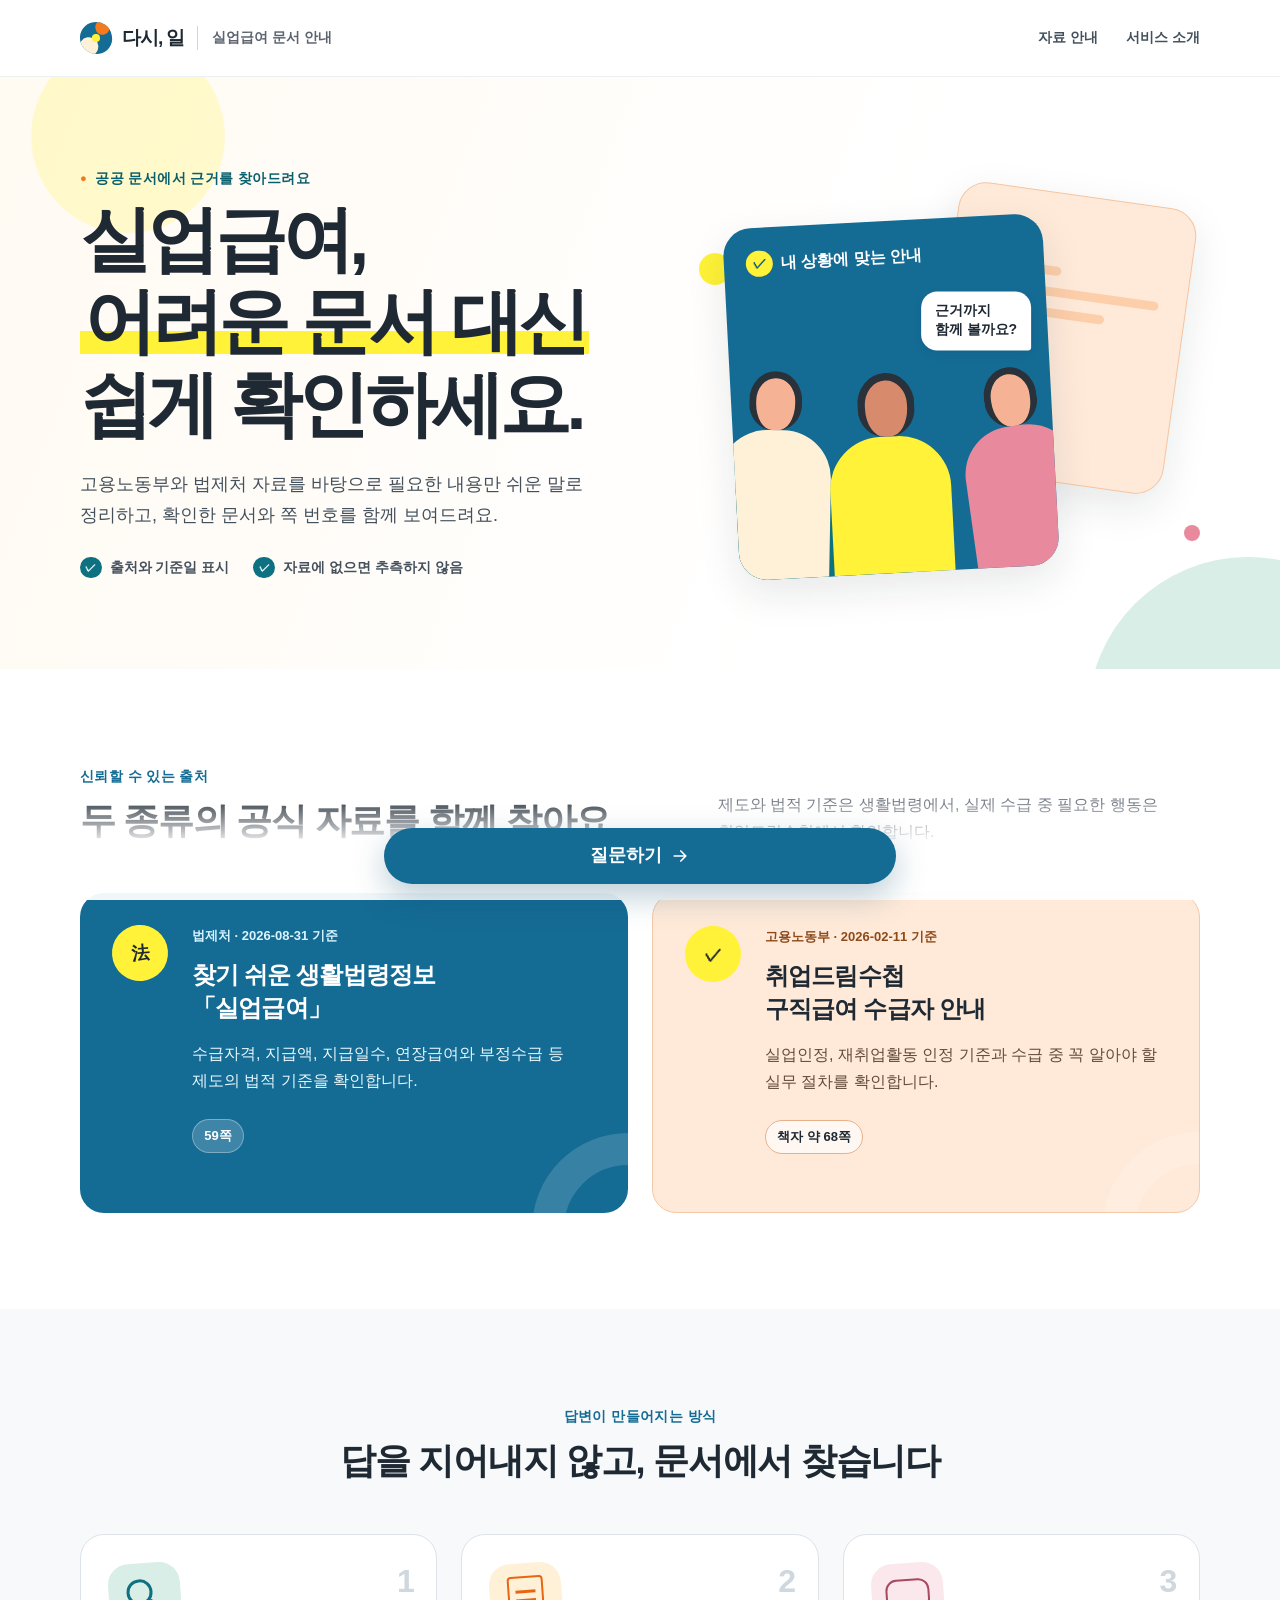
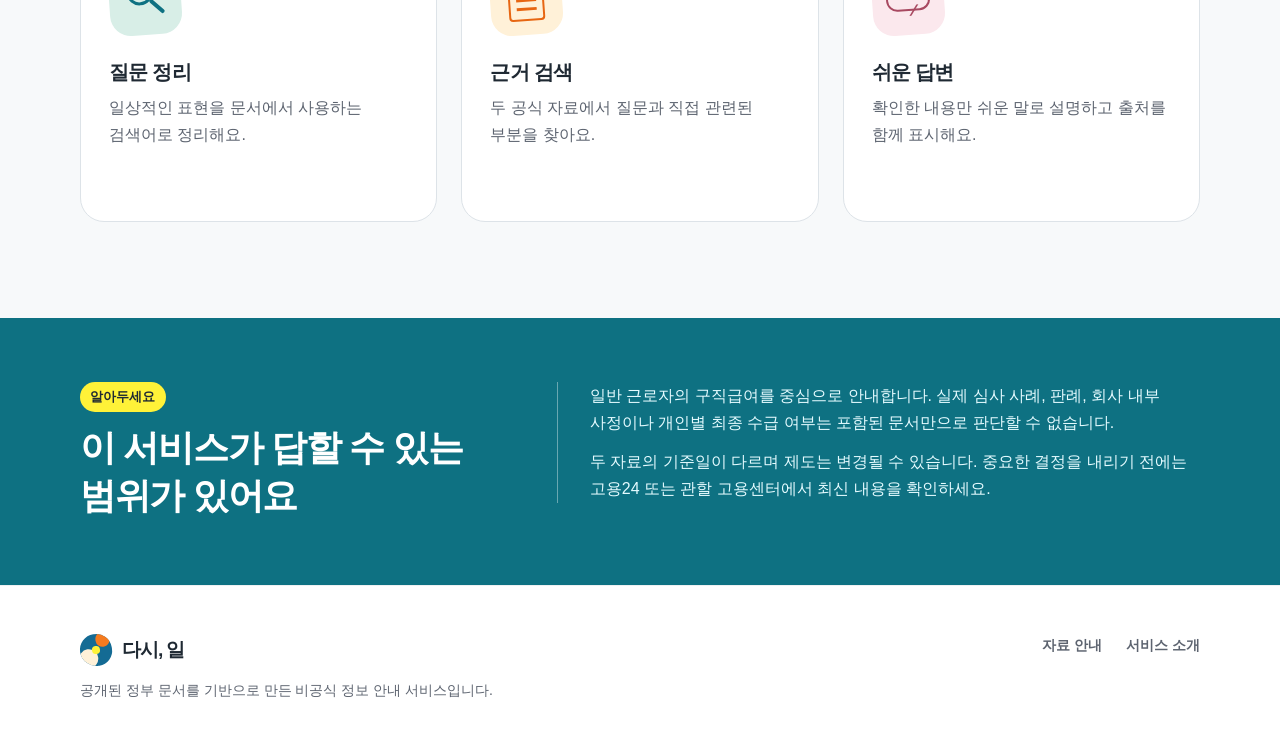
==== commit 816db832: "feat: 질문 모달과 하단 고정 버튼 추가" ====
--- a/static/index.html
+++ b/static/index.html
@@ -4,7 +4,7 @@
   <meta charset="utf-8">
   <meta name="viewport" content="width=device-width, initial-scale=1">
   <meta name="description" content="고용노동부와 법제처 문서에서 실업급여 정보를 찾아 쉬운 말과 근거로 안내합니다.">
-  <title>다시, 일 — 실업급여 문서 안내</title>
+  <title>다시, 일 - 실업급여 문서 안내</title>
   <link rel="stylesheet" href="/static/css/tokens.css">
   <link rel="stylesheet" href="/static/css/components.css">
   <link rel="stylesheet" href="/static/css/app.css">
@@ -23,7 +23,6 @@
       <nav class="site-nav" aria-label="주요 메뉴">
         <a href="#sources">자료 안내</a>
         <a href="#about">서비스 소개</a>
-        <a class="nav-system" href="/static/design-system.html">디자인 시스템</a>
       </nav>
     </div>
   </header>
@@ -65,106 +64,6 @@
             </div>
             <div class="speech-bubble">근거까지<br>함께 볼까요?</div>
           </div>
-        </div>
-      </div>
-    </section>
-
-    <section class="ask-section" aria-labelledby="ask-title">
-      <div class="container ask-layout">
-        <div class="ask-heading">
-          <span class="section-number" aria-hidden="true">01</span>
-          <div>
-            <p class="section-kicker">질문하기</p>
-            <h2 id="ask-title">어떤 점이 궁금하신가요?</h2>
-          </div>
-        </div>
-
-        <div class="question-card">
-          <form id="ask-form" novalidate>
-            <label class="sr-only" for="question">실업급여 질문</label>
-            <textarea
-              id="question"
-              name="question"
-              rows="4"
-              maxlength="1000"
-              placeholder="예: 계약기간이 끝나서 퇴사했는데 실업급여를 받을 수 있나요?"
-              required
-              aria-describedby="question-help question-error"
-            ></textarea>
-            <div class="composer-footer">
-              <p id="question-help" class="privacy-note">
-                <span aria-hidden="true">ⓘ</span> 이름, 주민번호, 회사명 같은 개인정보는 입력하지 마세요.
-              </p>
-              <div class="composer-actions">
-                <span id="char-count" class="char-count" aria-live="polite">0 / 1000</span>
-                <button class="button button-primary" type="submit">
-                  <span>질문하기</span>
-                  <svg aria-hidden="true" viewBox="0 0 24 24"><path d="M5 12h14M13 6l6 6-6 6"/></svg>
-                </button>
-              </div>
-            </div>
-            <p id="question-error" class="field-error" role="alert"></p>
-          </form>
-
-          <div class="examples" aria-labelledby="example-title">
-            <p id="example-title">이렇게 물어보세요</p>
-            <div class="chip-row">
-              <button class="chip example-chip" type="button">계약 만료로 퇴사하면 받을 수 있나요?</button>
-              <button class="chip example-chip" type="button">실업인정일에는 무엇을 해야 하나요?</button>
-              <button class="chip example-chip" type="button">아르바이트 소득은 어떻게 신고하나요?</button>
-            </div>
-          </div>
-        </div>
-
-        <div id="loading" class="response-state loading-card" hidden aria-live="polite" aria-busy="true">
-          <div class="loading-symbol" aria-hidden="true"><span></span><span></span><span></span></div>
-          <div>
-            <strong id="loading-title">관련 문서를 찾고 있어요</strong>
-            <p id="loading-message">질문을 문서에 쓰인 표현으로 정리하고 있습니다.</p>
-          </div>
-        </div>
-
-        <section id="answer-section" class="answer-section" hidden aria-labelledby="answer-title" tabindex="-1">
-          <div class="answer-card">
-            <div class="answer-head">
-              <div>
-                <span id="answer-status" class="status-badge status-confirmed">
-                  <span aria-hidden="true">✓</span> 자료에서 확인했어요
-                </span>
-                <h2 id="answer-title">답변</h2>
-              </div>
-              <button id="copy-answer" class="icon-button" type="button" aria-label="답변 복사">
-                <svg aria-hidden="true" viewBox="0 0 24 24"><rect x="8" y="8" width="11" height="11" rx="2"/><path d="M16 8V6a2 2 0 0 0-2-2H6a2 2 0 0 0-2 2v8a2 2 0 0 0 2 2h2"/></svg>
-              </button>
-            </div>
-            <div id="answer-content" class="answer-content"></div>
-            <div id="answer-meta" class="answer-meta"></div>
-          </div>
-
-          <div id="citations-section" class="citations-block">
-            <div class="subsection-heading">
-              <div>
-                <p class="section-kicker">확인한 자료</p>
-                <h3>답변의 근거를 직접 확인해 보세요</h3>
-              </div>
-              <span id="citation-count" class="count-badge"></span>
-            </div>
-            <div id="citation-list" class="citation-list"></div>
-          </div>
-
-          <div class="decision-note">
-            <span class="decision-note-icon" aria-hidden="true">!</span>
-            <p><strong>최종 수급 여부는 고용센터가 개인 상황과 제출 서류를 확인해 판단합니다.</strong><br>이 답변은 공식 문서를 쉽게 찾아보기 위한 참고 정보예요.</p>
-          </div>
-        </section>
-
-        <div id="error-state" class="response-state error-card" hidden role="alert">
-          <span class="error-symbol" aria-hidden="true">!</span>
-          <div>
-            <strong>답변을 불러오지 못했어요</strong>
-            <p>잠시 후 다시 시도해 주세요. 같은 문제가 계속되면 질문을 조금 짧게 바꿔보세요.</p>
-          </div>
-          <button id="retry-button" class="button button-secondary" type="button">다시 시도</button>
         </div>
       </div>
     </section>
@@ -260,6 +159,118 @@
     </div>
   </footer>
 
+  <dialog id="question-dialog" class="question-dialog" aria-labelledby="question-dialog-title">
+    <div class="dialog-panel">
+      <div class="dialog-header">
+        <div>
+          <p class="section-kicker">질문하기</p>
+          <h2 id="question-dialog-title">어떤 점이 궁금하신가요?</h2>
+        </div>
+        <button id="close-question-dialog" class="icon-button" type="button" aria-label="질문 창 닫기">×</button>
+      </div>
+
+      <div class="question-card">
+        <form id="ask-form" novalidate>
+          <label class="sr-only" for="question">실업급여 질문</label>
+          <textarea
+            id="question"
+            name="question"
+            rows="4"
+            maxlength="1000"
+            placeholder="예: 계약기간이 끝나서 퇴사했는데 실업급여를 받을 수 있나요?"
+            required
+            aria-invalid="false"
+            aria-describedby="question-help question-error"
+          ></textarea>
+          <div class="composer-footer">
+            <p id="question-help" class="privacy-note">
+              <span aria-hidden="true">ⓘ</span> 이름, 주민번호, 회사명 같은 개인정보는 입력하지 마세요.
+            </p>
+            <div class="composer-actions">
+              <span id="char-count" class="char-count" aria-live="polite">0 / 1000</span>
+              <button class="button button-primary" type="submit">
+                <span>질문 보내기</span>
+                <svg aria-hidden="true" viewBox="0 0 24 24"><path d="M5 12h14M13 6l6 6-6 6"/></svg>
+              </button>
+            </div>
+          </div>
+          <p id="question-error" class="field-error" role="alert"></p>
+        </form>
+
+        <div class="examples" aria-labelledby="example-title">
+          <p id="example-title">이렇게 물어보세요</p>
+          <div class="chip-row">
+            <button class="chip example-chip" type="button">같은 회사에서 재계약한 뒤 계약만료되면 실업급여를 받을 수 있나요?</button>
+            <button class="chip example-chip" type="button">실업급여 180일은 실제 출근일 기준인가요?</button>
+            <button class="chip example-chip" type="button">2차 실업인정 때 취업특강만 들어도 되나요?</button>
+            <button class="chip example-chip" type="button">실업급여 신청 전 단기알바 소득도 신고해야 하나요?</button>
+            <button class="chip example-chip" type="button">재취업 후 계약이 끝나면 남은 실업급여를 다시 받을 수 있나요?</button>
+          </div>
+        </div>
+      </div>
+
+      <section id="response-section" class="dialog-response" aria-label="질문 결과" hidden>
+        <div id="loading" class="response-state loading-card" hidden aria-live="polite" aria-busy="true">
+          <div class="loading-symbol" aria-hidden="true"><span></span><span></span><span></span></div>
+          <div>
+            <strong id="loading-title">관련 문서를 찾고 있어요</strong>
+            <p id="loading-message">질문을 문서에 쓰인 표현으로 정리하고 있습니다.</p>
+          </div>
+        </div>
+
+        <section id="answer-section" class="answer-section" hidden aria-labelledby="answer-title" tabindex="-1">
+          <div class="answer-card">
+            <div class="answer-head">
+              <div>
+                <span id="answer-status" class="status-badge status-confirmed">
+                  <span aria-hidden="true">✓</span> 자료에서 확인했어요
+                </span>
+                <h2 id="answer-title">답변</h2>
+              </div>
+              <button id="copy-answer" class="icon-button" type="button" aria-label="답변 복사">
+                <svg aria-hidden="true" viewBox="0 0 24 24"><rect x="8" y="8" width="11" height="11" rx="2"/><path d="M16 8V6a2 2 0 0 0-2-2H6a2 2 0 0 0-2 2v8a2 2 0 0 0 2 2h2"/></svg>
+              </button>
+            </div>
+            <div id="answer-content" class="answer-content"></div>
+            <div id="answer-meta" class="answer-meta"></div>
+          </div>
+
+          <div id="citations-section" class="citations-block">
+            <div class="subsection-heading">
+              <div>
+                <p class="section-kicker">확인한 자료</p>
+                <h3>답변의 근거를 직접 확인해 보세요</h3>
+              </div>
+              <span id="citation-count" class="count-badge"></span>
+            </div>
+            <div id="citation-list" class="citation-list"></div>
+          </div>
+
+          <div class="decision-note">
+            <span class="decision-note-icon" aria-hidden="true">!</span>
+            <p><strong>최종 수급 여부는 고용센터가 개인 상황과 제출 서류를 확인해 판단합니다.</strong><br>이 답변은 공식 문서를 쉽게 찾아보기 위한 참고 정보예요.</p>
+          </div>
+        </section>
+
+        <div id="error-state" class="response-state error-card" hidden role="alert">
+          <span class="error-symbol" aria-hidden="true">!</span>
+          <div>
+            <strong>답변을 불러오지 못했어요</strong>
+            <p>잠시 후 다시 시도해 주세요. 같은 문제가 계속되면 질문을 조금 짧게 바꿔보세요.</p>
+          </div>
+          <button id="retry-button" class="button button-secondary" type="button">다시 시도</button>
+        </div>
+      </section>
+    </div>
+  </dialog>
+
+  <div class="floating-ask-bar">
+    <button id="open-question-dialog" class="button button-primary floating-ask-button" type="button" aria-haspopup="dialog" aria-controls="question-dialog">
+      질문하기
+      <svg aria-hidden="true" viewBox="0 0 24 24"><path d="M5 12h14M13 6l6 6-6 6"/></svg>
+    </button>
+  </div>
+
   <div id="toast" class="toast" hidden role="status" aria-live="polite"></div>
 </body>
 </html>
--- a/static/css/app.css
+++ b/static/css/app.css
@@ -29,13 +29,6 @@
 
 .site-nav a:hover {
   color: var(--blue-700);
-}
-
-.site-nav .nav-system {
-  padding: 0.45rem 0.8rem;
-  color: var(--blue-700);
-  background: var(--blue-100);
-  border-radius: var(--radius-pill);
 }
 
 .hero {
@@ -367,6 +360,90 @@
   font-weight: 700;
 }
 
+.question-dialog {
+  width: min(calc(100% - 2rem), 48rem);
+  max-width: none;
+  max-height: calc(100dvh - 2rem);
+  margin: auto;
+  padding: 0;
+  overflow: hidden;
+  background: white;
+  border: 0;
+  border-radius: var(--radius-xl);
+  box-shadow: 0 24px 80px rgb(11 77 109 / 28%);
+}
+
+.question-dialog::backdrop {
+  background: rgb(22 33 42 / 58%);
+  backdrop-filter: blur(4px);
+}
+
+.dialog-panel {
+  max-height: calc(100dvh - 2rem);
+  overflow-y: auto;
+}
+
+.dialog-header {
+  position: sticky;
+  z-index: 2;
+  top: 0;
+  display: flex;
+  align-items: flex-start;
+  justify-content: space-between;
+  gap: var(--space-4);
+  padding: var(--space-5) var(--space-5) var(--space-3);
+  background: white;
+}
+
+.dialog-header h2 {
+  margin: 0;
+  font-size: var(--text-3xl);
+}
+
+.dialog-header .section-kicker {
+  margin-bottom: var(--space-1);
+}
+
+.question-dialog .question-card {
+  padding-top: var(--space-3);
+  border: 0;
+  border-radius: 0;
+  box-shadow: none;
+}
+
+.dialog-response {
+  padding: 0 var(--space-5) var(--space-5);
+}
+
+.dialog-response .answer-section {
+  margin-top: var(--space-5);
+}
+
+.dialog-response .answer-card {
+  box-shadow: var(--shadow-sm);
+}
+
+.floating-ask-bar {
+  position: fixed;
+  z-index: 40;
+  right: 0;
+  bottom: 0;
+  left: 0;
+  display: flex;
+  justify-content: center;
+  padding: 2.25rem max(1rem, env(safe-area-inset-right)) max(1rem, env(safe-area-inset-bottom)) max(1rem, env(safe-area-inset-left));
+  pointer-events: none;
+  background: linear-gradient(to bottom, transparent, rgb(255 255 255 / 94%) 48%);
+}
+
+.floating-ask-button {
+  width: min(100%, 32rem);
+  min-height: 3.5rem;
+  pointer-events: auto;
+  box-shadow: 0 12px 32px rgb(11 77 109 / 28%);
+  font-size: var(--text-lg);
+}
+
 .response-state {
   display: flex;
   align-items: center;
@@ -849,7 +926,7 @@
   position: fixed;
   z-index: 100;
   left: 50%;
-  bottom: 1.5rem;
+  bottom: 6rem;
   transform: translateX(-50%);
   padding: 0.75rem 1rem;
   color: white;
@@ -1070,9 +1147,7 @@
 
 @media (max-width: 720px) {
   .header-inner { min-height: 4.25rem; }
-  .brand-label, .site-nav a:not(.nav-system) { display: none; }
-  .site-nav { gap: var(--space-2); }
-  .site-nav .nav-system { font-size: var(--text-xs); }
+  .brand-label, .site-nav { display: none; }
   .hero-grid { min-height: auto; padding-block: var(--space-7); }
   .hero-description { font-size: var(--text-md); }
   .hero-visual { min-height: 20rem; transform: scale(0.86); transform-origin: center top; margin-bottom: -2rem; }
@@ -1080,6 +1155,12 @@
   .composer-footer { align-items: flex-start; flex-direction: column; }
   .composer-actions { width: 100%; justify-content: space-between; }
   .composer-actions .button { min-width: 8rem; }
+  .question-dialog { width: calc(100% - 1rem); max-height: calc(100dvh - 1rem); margin-bottom: 0.5rem; border-radius: var(--radius-lg); }
+  .dialog-panel { max-height: calc(100dvh - 1rem); }
+  .dialog-header { padding: var(--space-4) var(--space-4) var(--space-2); }
+  .question-dialog .question-card { padding-inline: var(--space-4); }
+  .dialog-response { padding-inline: var(--space-4); }
+  .question-dialog .chip { width: 100%; }
   .source-grid { grid-template-columns: 1fr; }
   .source-card { min-height: auto; grid-template-columns: 1fr; }
   .footer-inner { flex-direction: column; }
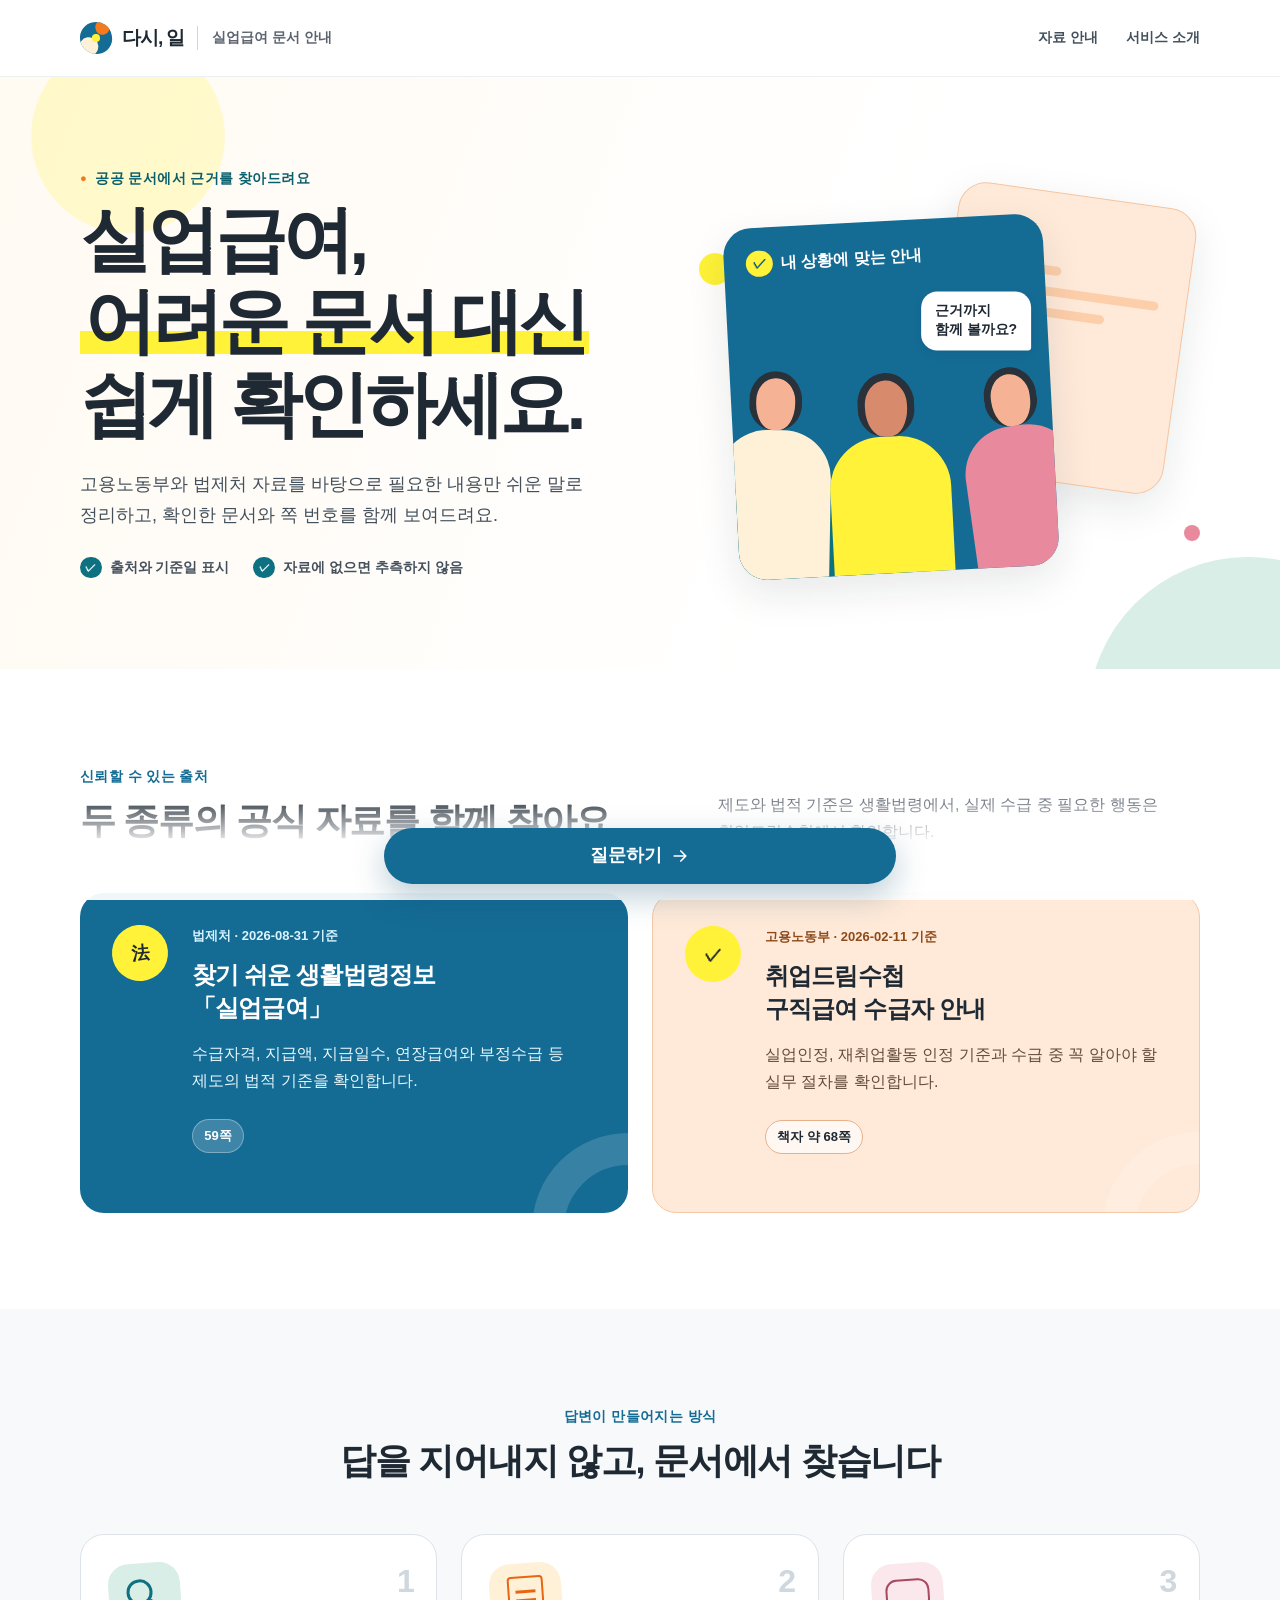
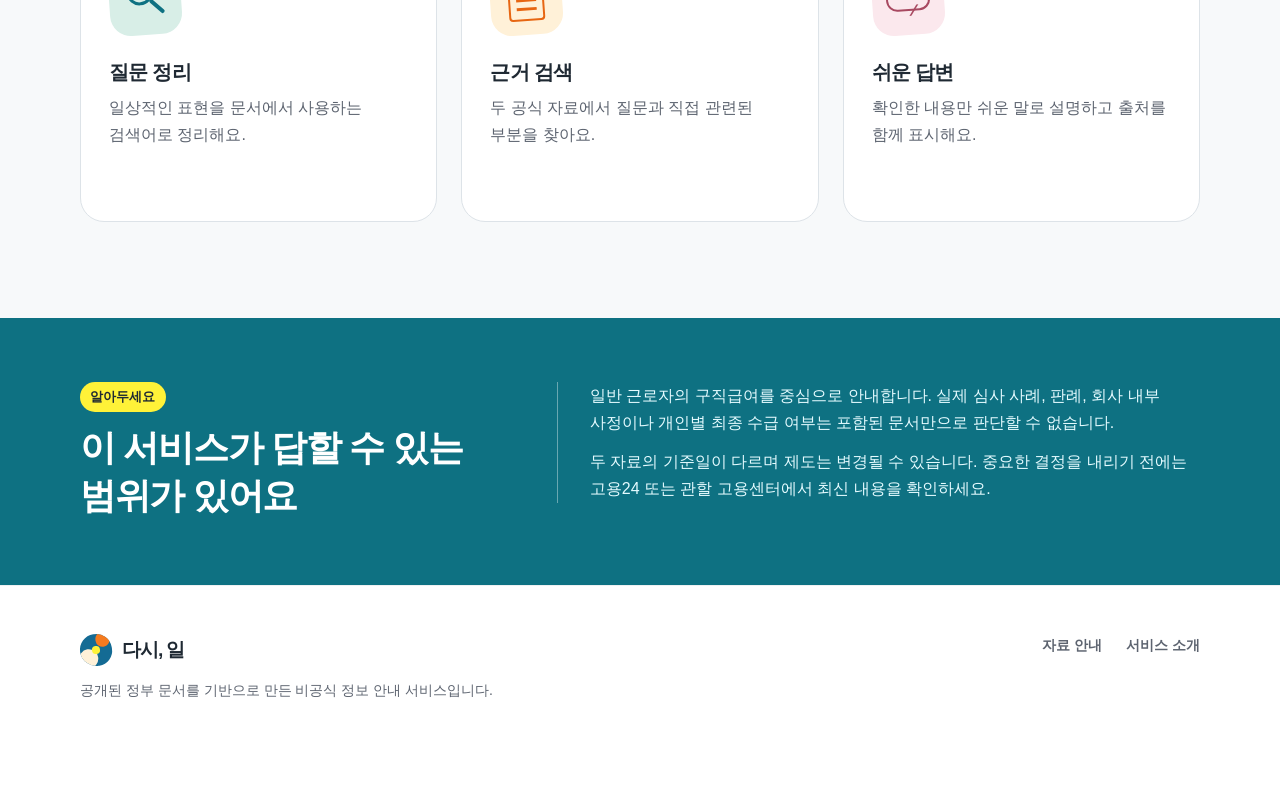
==== commit 71cceed0: "fix: 답변 첫 문장 가림 해소와 거부·오류 화면 안내 개선 - 답변 표시 시 대화창을 맨 위로 스크롤해 결론 문장이 헤더에 가려지지 않게 함 - 답변 상단에 사용자가 입력한 질" ====
--- a/static/index.html
+++ b/static/index.html
@@ -169,7 +169,7 @@
         <button id="close-question-dialog" class="icon-button" type="button" aria-label="질문 창 닫기">×</button>
       </div>
 
-      <div class="question-card">
+      <div id="question-composer" class="question-card">
         <form id="ask-form" novalidate>
           <label class="sr-only" for="question">실업급여 질문</label>
           <textarea
@@ -186,27 +186,28 @@
             <p id="question-help" class="privacy-note">
               <span aria-hidden="true">ⓘ</span> 이름, 주민번호, 회사명 같은 개인정보는 입력하지 마세요.
             </p>
-            <div class="composer-actions">
-              <span id="char-count" class="char-count" aria-live="polite">0 / 1000</span>
-              <button class="button button-primary" type="submit">
-                <span>질문 보내기</span>
-                <svg aria-hidden="true" viewBox="0 0 24 24"><path d="M5 12h14M13 6l6 6-6 6"/></svg>
-              </button>
-            </div>
+            <span id="char-count" class="char-count" aria-live="polite">0 / 1000</span>
           </div>
           <p id="question-error" class="field-error" role="alert"></p>
+
+          <div class="examples" aria-labelledby="example-title">
+            <p id="example-title">눌러서 바로 물어보세요</p>
+            <div class="chip-row">
+              <button class="chip example-chip" type="button">같은 회사에서 재계약한 뒤 계약만료되면 실업급여를 받을 수 있나요?</button>
+              <button class="chip example-chip" type="button">실업급여 180일은 실제 출근일 기준인가요?</button>
+              <button class="chip example-chip" type="button">2차 실업인정 때 취업특강만 들어도 되나요?</button>
+              <button class="chip example-chip" type="button">실업급여 신청 전 단기알바 소득도 신고해야 하나요?</button>
+              <button class="chip example-chip" type="button">재취업 후 계약이 끝나면 남은 실업급여를 다시 받을 수 있나요?</button>
+            </div>
+          </div>
+
+          <div class="dialog-submit-bar">
+            <button class="button button-primary" type="submit">
+              <span>질문 보내기</span>
+              <svg aria-hidden="true" viewBox="0 0 24 24"><path d="M5 12h14M13 6l6 6-6 6"/></svg>
+            </button>
+          </div>
         </form>
-
-        <div class="examples" aria-labelledby="example-title">
-          <p id="example-title">이렇게 물어보세요</p>
-          <div class="chip-row">
-            <button class="chip example-chip" type="button">같은 회사에서 재계약한 뒤 계약만료되면 실업급여를 받을 수 있나요?</button>
-            <button class="chip example-chip" type="button">실업급여 180일은 실제 출근일 기준인가요?</button>
-            <button class="chip example-chip" type="button">2차 실업인정 때 취업특강만 들어도 되나요?</button>
-            <button class="chip example-chip" type="button">실업급여 신청 전 단기알바 소득도 신고해야 하나요?</button>
-            <button class="chip example-chip" type="button">재취업 후 계약이 끝나면 남은 실업급여를 다시 받을 수 있나요?</button>
-          </div>
-        </div>
       </div>
 
       <section id="response-section" class="dialog-response" aria-label="질문 결과" hidden>
@@ -231,7 +232,15 @@
                 <svg aria-hidden="true" viewBox="0 0 24 24"><rect x="8" y="8" width="11" height="11" rx="2"/><path d="M16 8V6a2 2 0 0 0-2-2H6a2 2 0 0 0-2 2v8a2 2 0 0 0 2 2h2"/></svg>
               </button>
             </div>
+            <p class="answer-question"><span>내 질문</span> <span id="answer-question"></span></p>
             <div id="answer-content" class="answer-content"></div>
+            <div id="refusal-help" class="refusal-help" hidden>
+              <strong>이렇게 해보세요</strong>
+              <ul>
+                <li>상황을 조금 더 구체적으로 적어 다시 질문해 보세요. 예: 퇴사 사유, 근무 기간</li>
+                <li>개인 상황은 고용노동부 고객상담센터 <a href="tel:1350">☎ 1350</a>이나 관할 고용센터에 문의하세요.</li>
+              </ul>
+            </div>
             <div id="answer-meta" class="answer-meta"></div>
           </div>
 
@@ -256,9 +265,13 @@
           <span class="error-symbol" aria-hidden="true">!</span>
           <div>
             <strong>답변을 불러오지 못했어요</strong>
-            <p>잠시 후 다시 시도해 주세요. 같은 문제가 계속되면 질문을 조금 짧게 바꿔보세요.</p>
+            <p>일시적인 문제일 수 있어요. 입력한 질문은 그대로 남아 있으니 다시 시도해 주세요.</p>
           </div>
           <button id="retry-button" class="button button-secondary" type="button">다시 시도</button>
+        </div>
+
+        <div id="response-actions" class="response-actions" hidden>
+          <button id="ask-another-button" class="button button-secondary" type="button">다른 질문하기</button>
         </div>
       </section>
     </div>
--- a/static/css/app.css
+++ b/static/css/app.css
@@ -411,6 +411,16 @@
   box-shadow: none;
 }
 
+.dialog-submit-bar {
+  display: flex;
+  justify-content: flex-end;
+  margin-top: var(--space-5);
+}
+
+.dialog-submit-bar .button {
+  min-width: 10rem;
+}
+
 .dialog-response {
   padding: 0 var(--space-5) var(--space-5);
 }
@@ -421,6 +431,12 @@
 
 .dialog-response .answer-card {
   box-shadow: var(--shadow-sm);
+}
+
+.response-actions {
+  display: flex;
+  justify-content: center;
+  margin-top: var(--space-5);
 }
 
 .floating-ask-bar {
@@ -557,6 +573,22 @@
   font-size: var(--text-2xl);
 }
 
+.answer-question {
+  max-width: var(--reading);
+  margin-bottom: var(--space-4);
+  padding: var(--space-3) var(--space-4);
+  color: var(--ink-700);
+  background: var(--surface-muted);
+  border-radius: var(--radius-sm);
+  font-size: var(--text-sm);
+}
+
+.answer-question > span:first-child {
+  margin-right: var(--space-2);
+  color: var(--blue-700);
+  font-weight: 800;
+}
+
 .answer-content {
   max-width: var(--reading);
   font-size: var(--text-lg);
@@ -571,6 +603,29 @@
   color: var(--ink-950);
   font-size: 1.22rem;
   font-weight: 700;
+}
+
+.refusal-help {
+  max-width: var(--reading);
+  margin-top: var(--space-5);
+  padding-top: var(--space-4);
+  border-top: 1px solid var(--line-100);
+}
+
+.refusal-help ul {
+  margin: var(--space-2) 0 0;
+  padding-left: 1.2rem;
+  color: var(--ink-700);
+}
+
+.refusal-help li + li {
+  margin-top: var(--space-2);
+}
+
+.refusal-help a {
+  color: var(--blue-700);
+  font-weight: 800;
+  white-space: nowrap;
 }
 
 .answer-meta {
@@ -890,7 +945,7 @@
 .scope-content p:last-child { margin-bottom: 0; }
 
 .site-footer {
-  padding-block: var(--space-7);
+  padding-block: var(--space-7) var(--space-9);
   color: var(--ink-600);
   background: white;
   border-top: 1px solid var(--line-100);
@@ -1152,15 +1207,24 @@
   .hero-description { font-size: var(--text-md); }
   .hero-visual { min-height: 20rem; transform: scale(0.86); transform-origin: center top; margin-bottom: -2rem; }
   .ask-section, .sources-section, .how-section { padding-block: var(--space-8); }
-  .composer-footer { align-items: flex-start; flex-direction: column; }
-  .composer-actions { width: 100%; justify-content: space-between; }
-  .composer-actions .button { min-width: 8rem; }
+  .composer-footer { align-items: flex-start; }
   .question-dialog { width: calc(100% - 1rem); max-height: calc(100dvh - 1rem); margin-bottom: 0.5rem; border-radius: var(--radius-lg); }
   .dialog-panel { max-height: calc(100dvh - 1rem); }
   .dialog-header { padding: var(--space-4) var(--space-4) var(--space-2); }
   .question-dialog .question-card { padding-inline: var(--space-4); }
   .dialog-response { padding-inline: var(--space-4); }
   .question-dialog .chip { width: 100%; }
+  .dialog-submit-bar {
+    position: sticky;
+    z-index: 3;
+    bottom: 0;
+    margin: var(--space-5) -1rem -1rem;
+    padding: 2rem var(--space-4) max(var(--space-4), env(safe-area-inset-bottom));
+    background: linear-gradient(to bottom, transparent, white 32%);
+  }
+  .dialog-submit-bar .button { width: 100%; min-height: 3.5rem; }
+  .response-actions .button { width: 100%; }
+  .error-card > .button { width: 100%; }
   .source-grid { grid-template-columns: 1fr; }
   .source-card { min-height: auto; grid-template-columns: 1fr; }
   .footer-inner { flex-direction: column; }
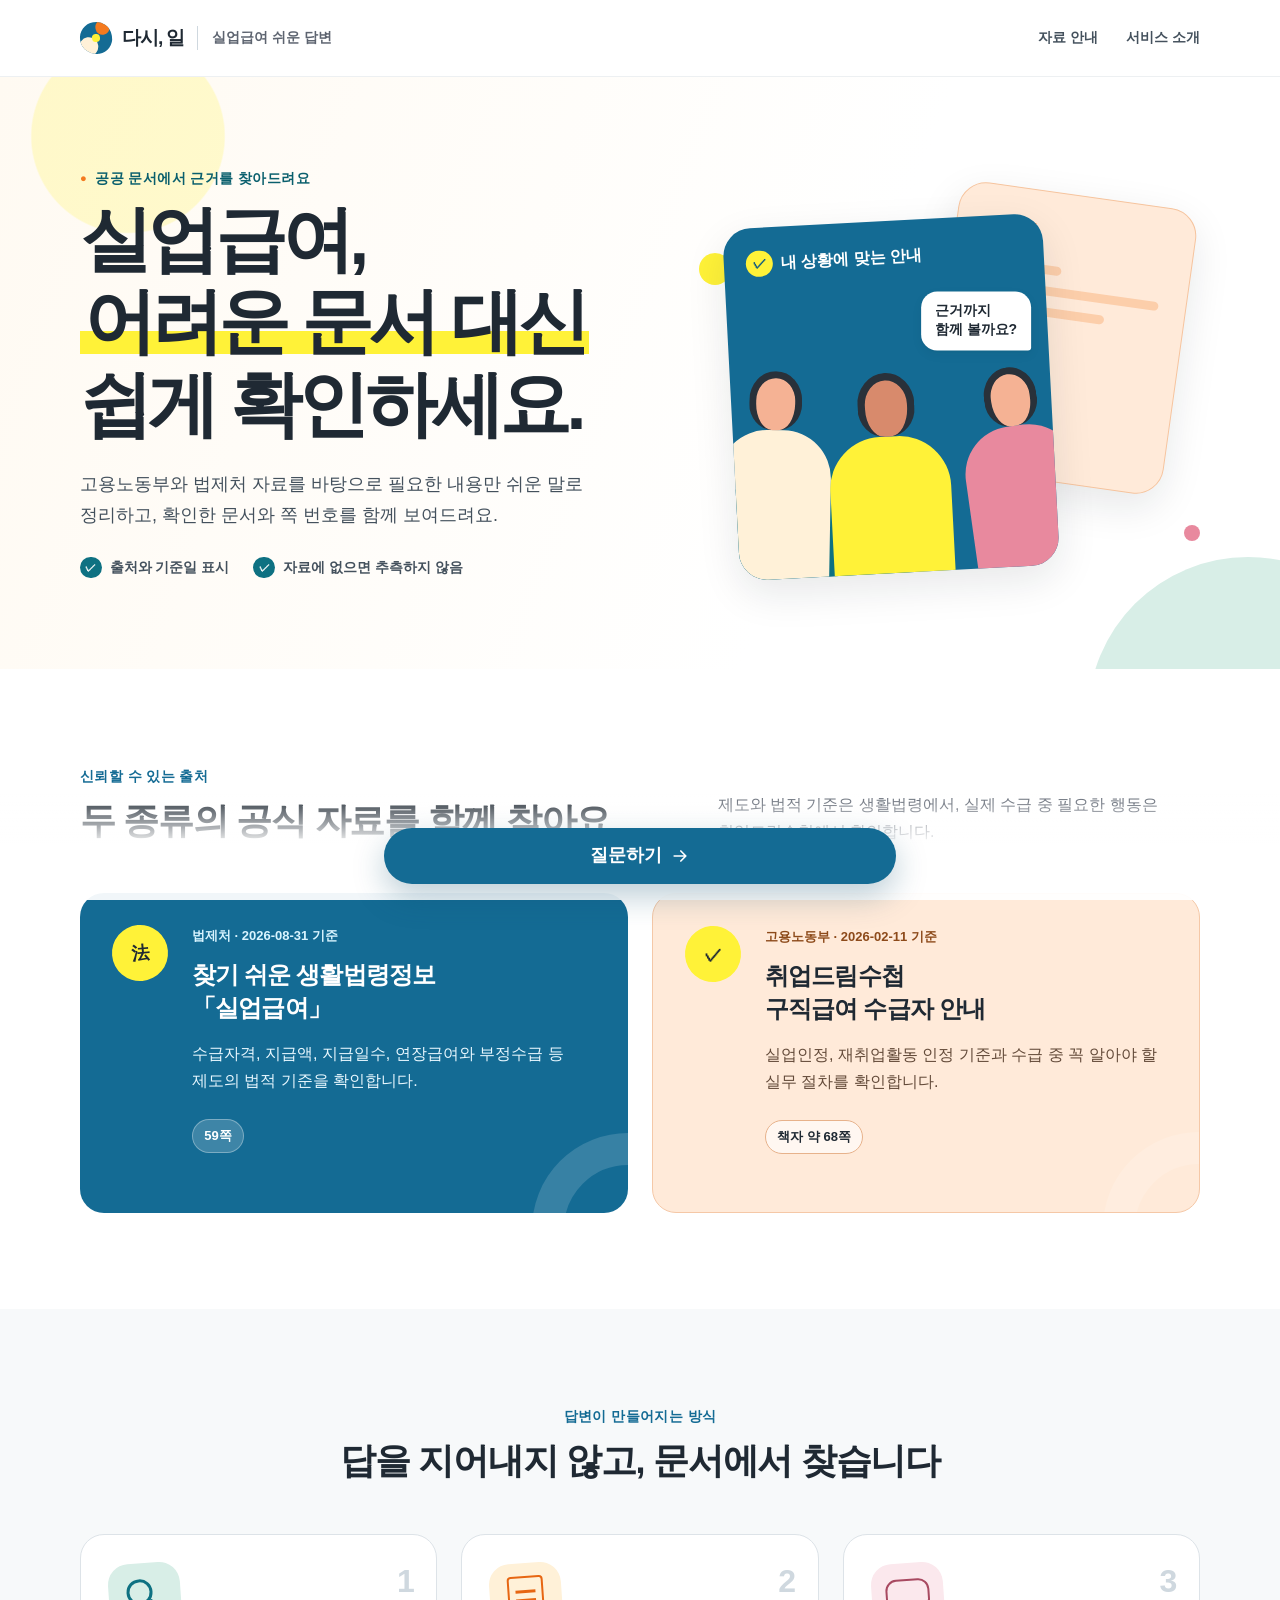
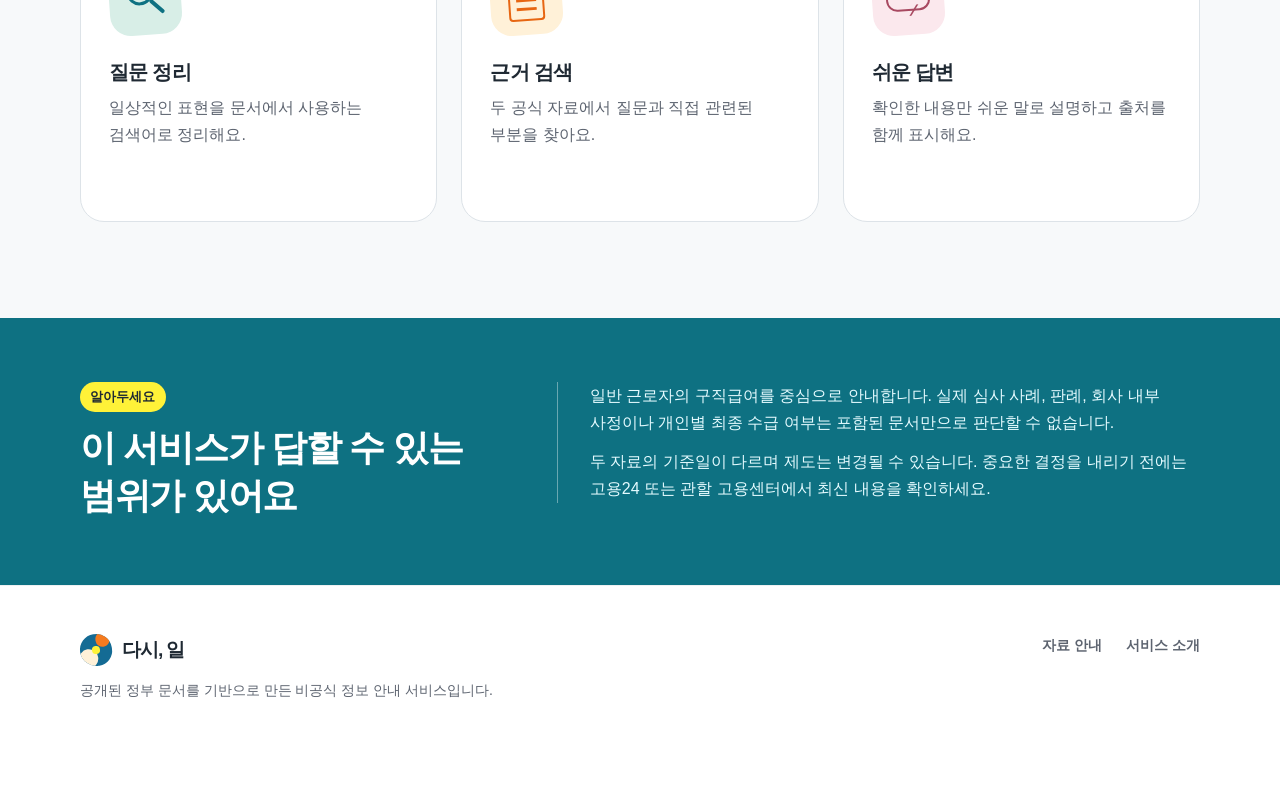
==== commit 4ed9ff5e: "fix: update page title and brand label for clarity" ====
--- a/static/index.html
+++ b/static/index.html
@@ -4,13 +4,17 @@
   <meta charset="utf-8">
   <meta name="viewport" content="width=device-width, initial-scale=1">
   <meta name="description" content="고용노동부와 법제처 문서에서 실업급여 정보를 찾아 쉬운 말과 근거로 안내합니다.">
-  <title>다시, 일 - 실업급여 문서 안내</title>
+  <title>다시, 일 - 실업급여 쉬운 답변</title>
+  <link rel="icon" href="/static/favicon.svg" type="image/svg+xml">
   <link rel="stylesheet" href="/static/css/tokens.css">
   <link rel="stylesheet" href="/static/css/components.css">
   <link rel="stylesheet" href="/static/css/app.css">
   <script src="/static/js/app.js" defer></script>
 </head>
-<body data-api-url="https://glejbvabumaf7sp46v5p4q5ieq0xzyqu.lambda-url.ap-northeast-2.on.aws/ask">
+<body
+  data-api-url="https://glejbvabumaf7sp46v5p4q5ieq0xzyqu.lambda-url.ap-northeast-2.on.aws/ask"
+  data-feedback-url="https://glejbvabumaf7sp46v5p4q5ieq0xzyqu.lambda-url.ap-northeast-2.on.aws/feedback"
+>
   <a class="skip-link" href="#main">본문으로 바로가기</a>
 
   <header class="site-header">
@@ -18,7 +22,7 @@
       <a class="brand" href="/" aria-label="다시, 일 홈">
         <span class="brand-mark" aria-hidden="true"><span></span></span>
         <span class="brand-name">다시, 일</span>
-        <span class="brand-label">실업급여 문서 안내</span>
+        <span class="brand-label">실업급여 쉬운 답변</span>
       </a>
       <nav class="site-nav" aria-label="주요 메뉴">
         <a href="#sources">자료 안내</a>
@@ -259,6 +263,33 @@
             <span class="decision-note-icon" aria-hidden="true">!</span>
             <p><strong>최종 수급 여부는 고용센터가 개인 상황과 제출 서류를 확인해 판단합니다.</strong><br>이 답변은 공식 문서를 쉽게 찾아보기 위한 참고 정보예요.</p>
           </div>
+
+          <section id="feedback-section" class="feedback-card" aria-labelledby="feedback-title">
+            <div id="feedback-prompt">
+              <h3 id="feedback-title">이 답변이 도움이 됐나요?</h3>
+              <p>평가는 더 정확한 답변을 만드는 데 활용됩니다.</p>
+              <div class="feedback-buttons">
+                <button class="button button-secondary feedback-rating" type="button" data-rating="helpful" aria-label="도움이 됐어요">👍 도움이 됐어요</button>
+                <button class="button button-secondary feedback-rating" type="button" data-rating="not_helpful" aria-label="도움이 안 됐어요">👎 아쉬워요</button>
+              </div>
+            </div>
+
+            <form id="feedback-form" hidden>
+              <fieldset>
+                <legend>어떤 점이 아쉬웠나요?</legend>
+                <label><input type="radio" name="feedback-reason" value="incorrect" required> 내용이 정확하지 않아요</label>
+                <label><input type="radio" name="feedback-reason" value="missing"> 필요한 내용이 빠졌어요</label>
+                <label><input type="radio" name="feedback-reason" value="source"> 근거가 답변과 맞지 않아요</label>
+                <label><input type="radio" name="feedback-reason" value="unclear"> 설명이 이해하기 어려워요</label>
+                <label><input type="radio" name="feedback-reason" value="other"> 그 밖의 이유</label>
+              </fieldset>
+              <label class="feedback-comment-label" for="feedback-comment">의견 (선택)</label>
+              <textarea id="feedback-comment" rows="3" maxlength="500" placeholder="더 나아졌으면 하는 점을 알려주세요."></textarea>
+              <button class="button button-primary" type="submit">의견 보내기</button>
+            </form>
+
+            <p id="feedback-thanks" class="feedback-thanks" role="status" hidden>의견을 보내주셔서 감사합니다.</p>
+          </section>
         </section>
 
         <div id="error-state" class="response-state error-card" hidden role="alert">
--- a/static/css/app.css
+++ b/static/css/app.css
@@ -437,6 +437,92 @@
   display: flex;
   justify-content: center;
   margin-top: var(--space-5);
+}
+
+.feedback-card {
+  margin-top: var(--space-5);
+  padding: var(--space-5);
+  border: 1px solid var(--line-200);
+  border-radius: var(--radius-md);
+  background: var(--blue-100);
+}
+
+.feedback-card h3,
+.feedback-card p {
+  margin: 0;
+}
+
+.feedback-card h3 {
+  font-size: var(--text-lg);
+}
+
+.feedback-card p {
+  margin-top: var(--space-1);
+  color: var(--ink-600);
+  font-size: var(--text-sm);
+}
+
+.feedback-buttons {
+  display: flex;
+  gap: var(--space-2);
+  margin-top: var(--space-4);
+}
+
+.feedback-buttons .button {
+  min-height: 2.75rem;
+}
+
+#feedback-form fieldset {
+  display: grid;
+  gap: var(--space-2);
+  margin: 0 0 var(--space-4);
+  padding: 0;
+  border: 0;
+}
+
+#feedback-form legend {
+  margin-bottom: var(--space-3);
+  font-weight: 800;
+}
+
+#feedback-form label {
+  display: flex;
+  align-items: center;
+  gap: var(--space-2);
+}
+
+#feedback-form input {
+  width: 1.15rem;
+  height: 1.15rem;
+  accent-color: var(--teal-700);
+}
+
+#feedback-form .feedback-comment-label {
+  display: block;
+  margin-bottom: var(--space-2);
+  font-weight: 750;
+}
+
+#feedback-comment {
+  width: 100%;
+  min-height: 5.5rem;
+  resize: vertical;
+  padding: var(--space-3);
+  border: 1px solid var(--line-300);
+  border-radius: var(--radius-sm);
+  background: white;
+  color: var(--ink-900);
+  font: inherit;
+}
+
+#feedback-form .button {
+  margin-top: var(--space-3);
+}
+
+.feedback-card .feedback-thanks {
+  margin: 0;
+  color: var(--teal-800);
+  font-weight: 800;
 }
 
 .floating-ask-bar {
@@ -1224,6 +1310,8 @@
   }
   .dialog-submit-bar .button { width: 100%; min-height: 3.5rem; }
   .response-actions .button { width: 100%; }
+  .feedback-buttons { display: grid; grid-template-columns: 1fr 1fr; }
+  .feedback-buttons .button, #feedback-form .button { width: 100%; }
   .error-card > .button { width: 100%; }
   .source-grid { grid-template-columns: 1fr; }
   .source-card { min-height: auto; grid-template-columns: 1fr; }
